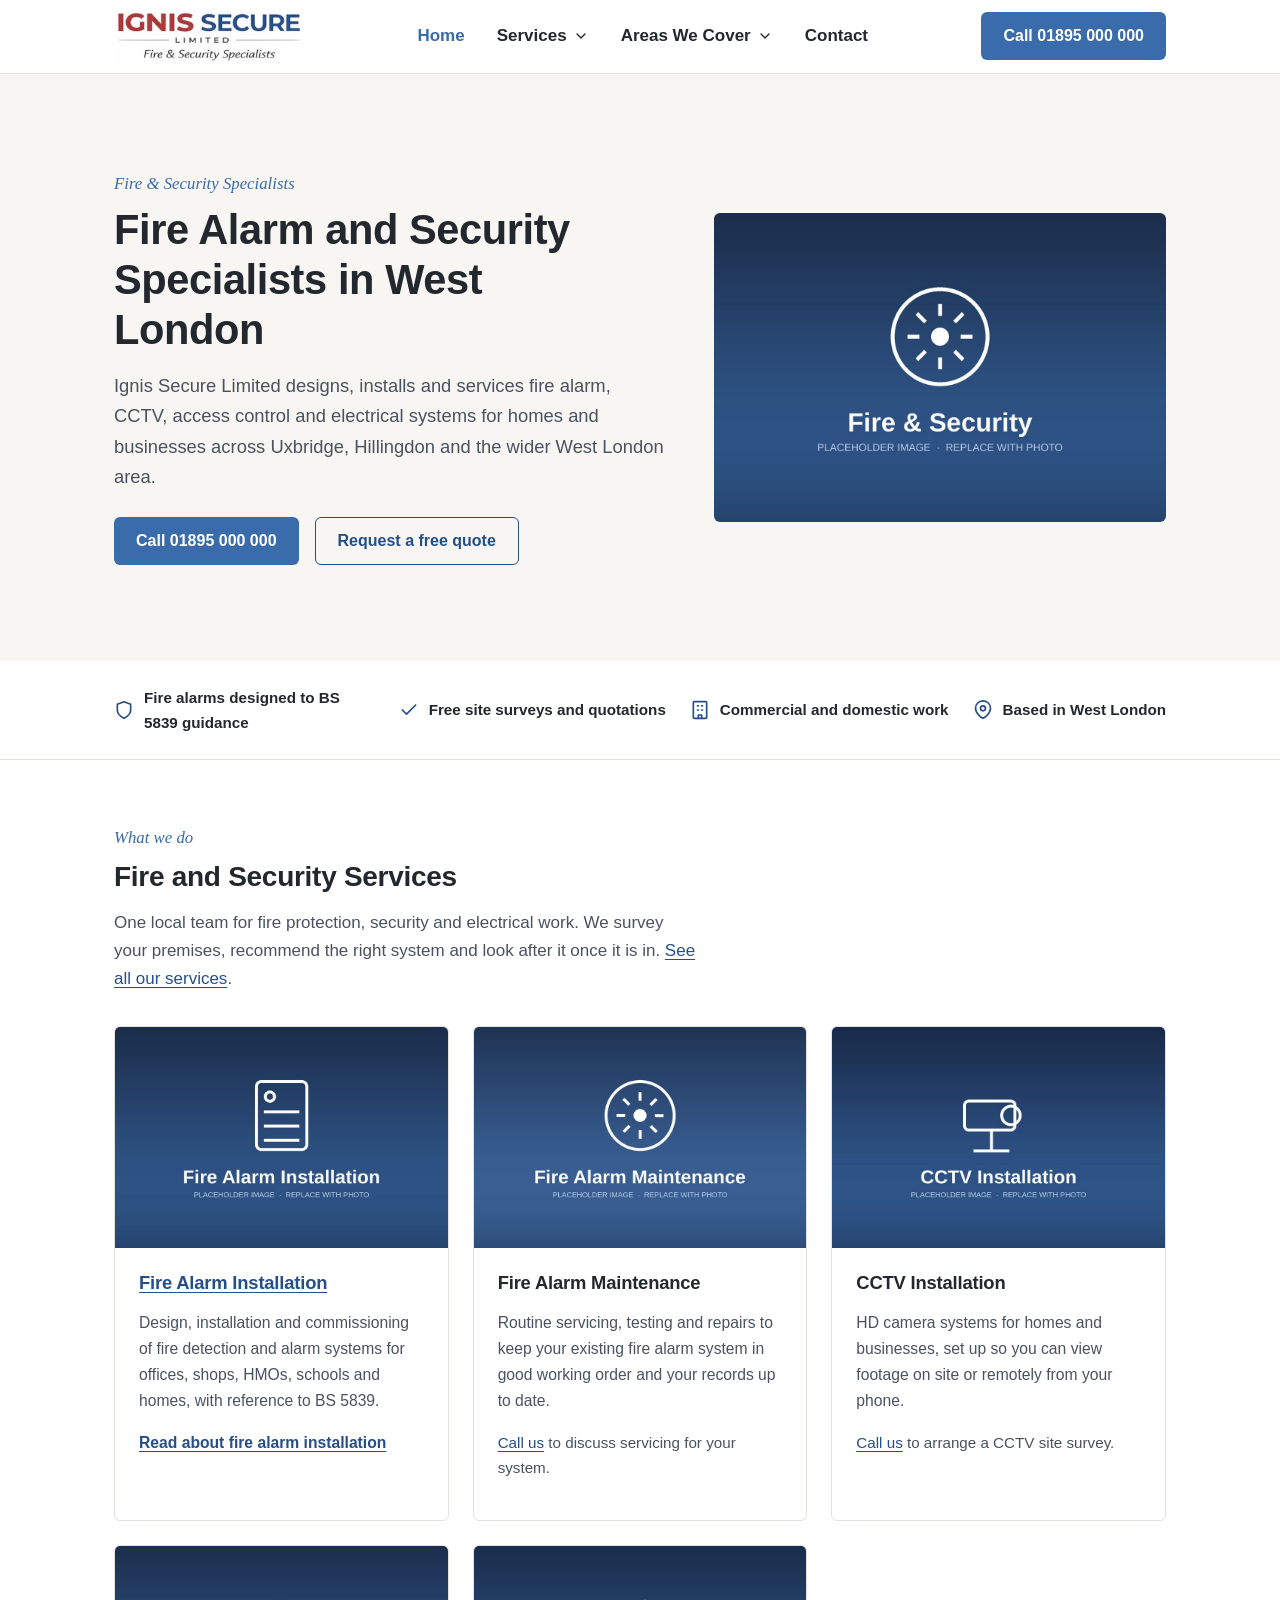
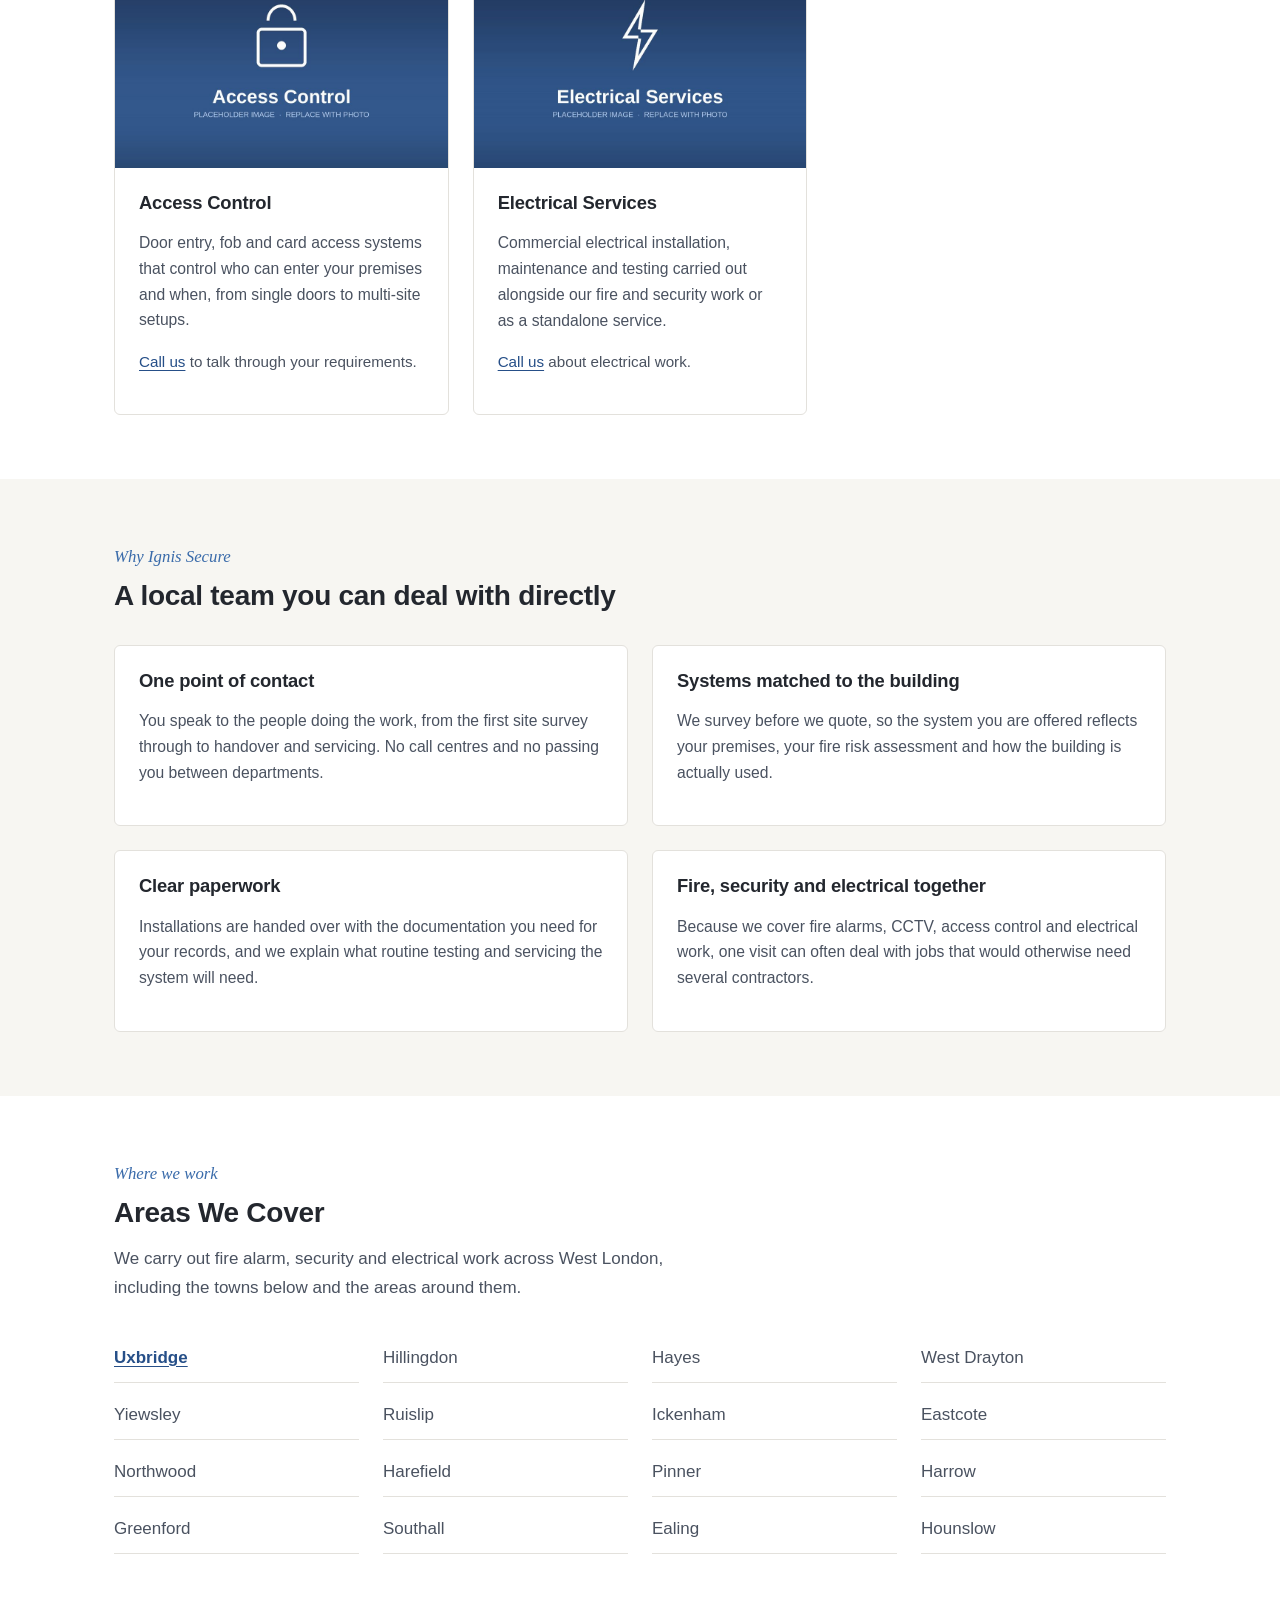
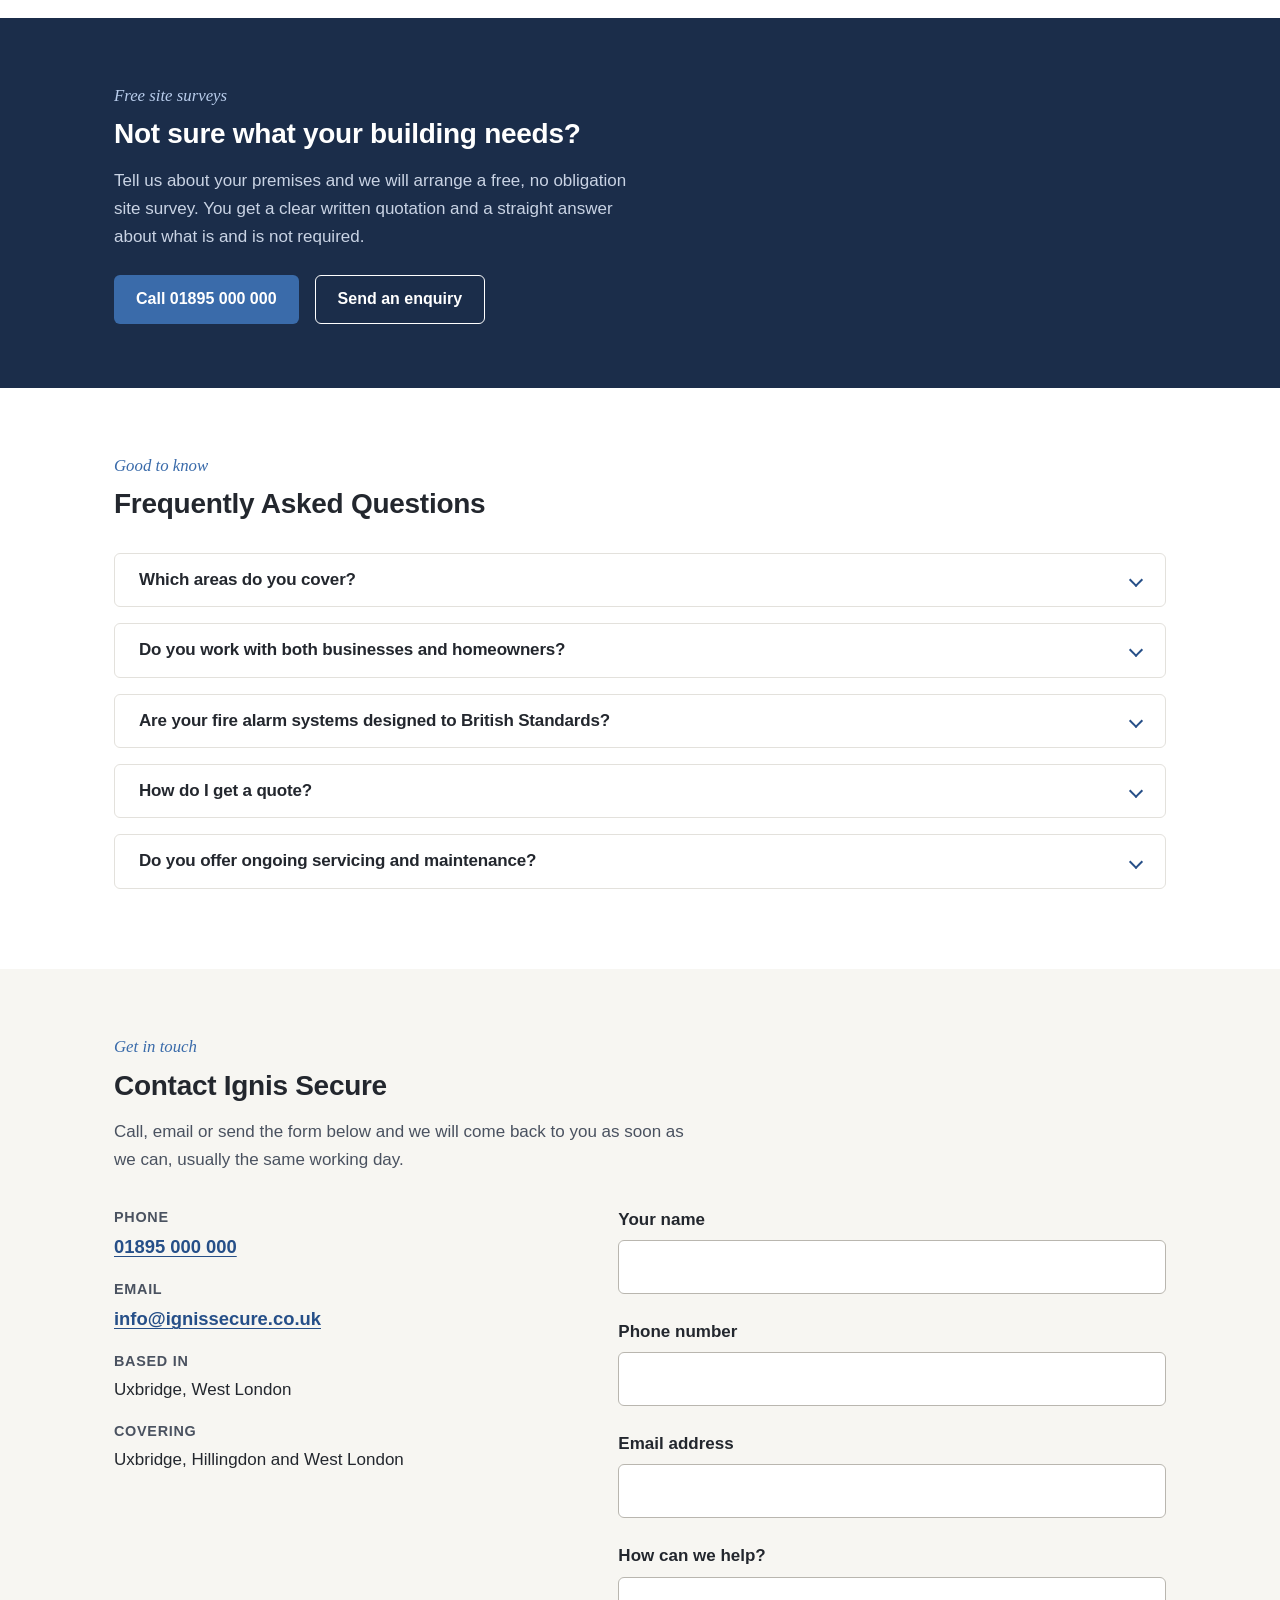
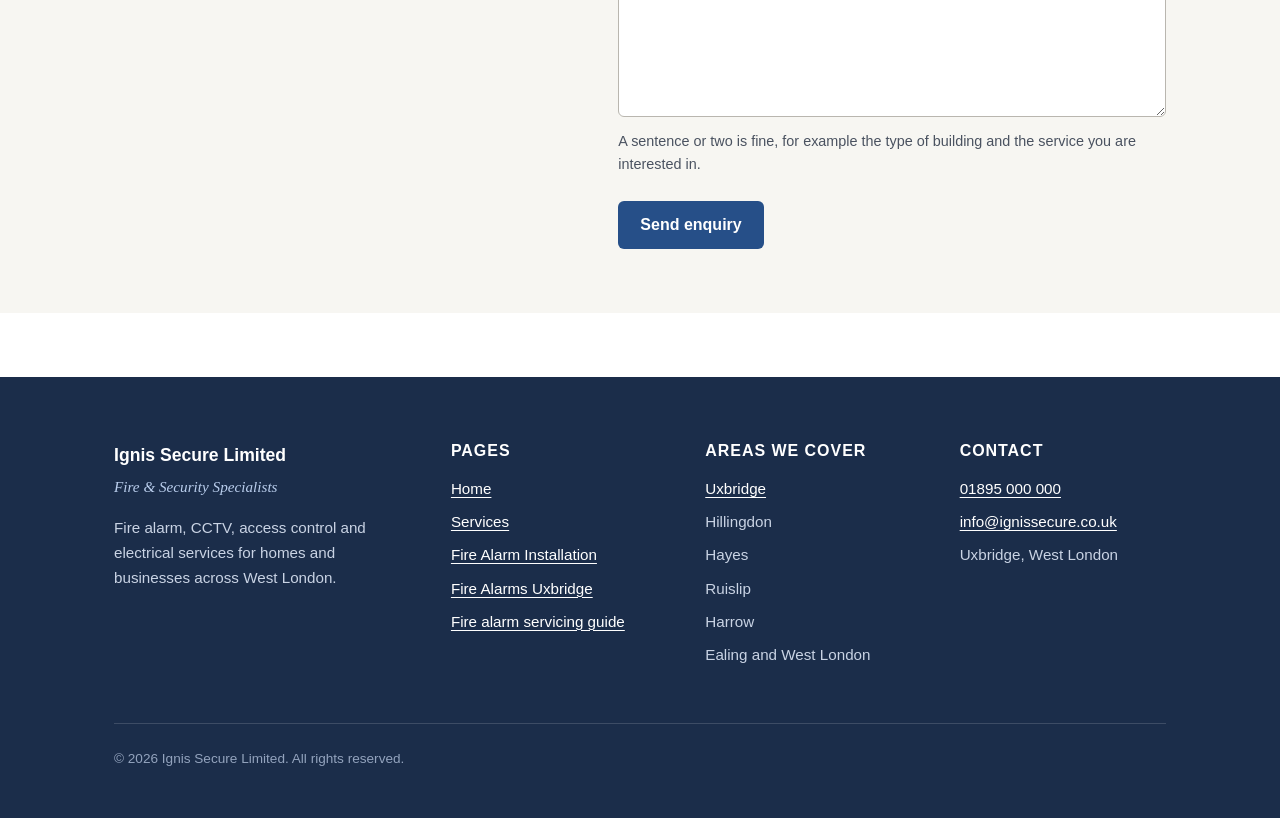
==== index.html @ fbd1d2e8 "Fix dropdown menus: scope submenu CSS and make click-only - Submenus were overridden by higher-speci" ====
<!DOCTYPE html>
<html lang="en-GB">
<head>
  <meta charset="UTF-8">
  <meta name="viewport" content="width=device-width, initial-scale=1">
  <title>Fire Alarm &amp; Security Specialists West London | Ignis Secure</title>
  <meta name="description" content="Trusted fire alarm, CCTV &amp; access control installers across West London. BS 5839 compliant. Free site surveys. Call today.">
  <link rel="canonical" href="https://www.ignissecure.co.uk/">
  <link rel="icon" href="/assets/img/favicon.svg" type="image/svg+xml">
  <link rel="stylesheet" href="/assets/css/style.css?v=2">
  <meta property="og:type" content="website">
  <meta property="og:title" content="Fire Alarm &amp; Security Specialists West London | Ignis Secure">
  <meta property="og:description" content="Fire alarm, CCTV and access control installation and servicing for homes and businesses across Uxbridge and West London.">
  <meta property="og:url" content="https://www.ignissecure.co.uk/">
  <meta property="og:image" content="https://www.ignissecure.co.uk/assets/img/ignis-secure-logo.png">
  <script type="application/ld+json">
  {
    "@context": "https://schema.org",
    "@type": "LocalBusiness",
    "@id": "https://www.ignissecure.co.uk/#business",
    "name": "Ignis Secure Limited",
    "description": "Fire alarm, CCTV, access control and electrical specialists serving Uxbridge, Hillingdon and West London.",
    "url": "https://www.ignissecure.co.uk/",
    "telephone": "+441895000000",
    "email": "info@ignissecure.co.uk",
    "image": "https://www.ignissecure.co.uk/assets/img/ignis-secure-logo.png",
    "logo": "https://www.ignissecure.co.uk/assets/img/ignis-secure-logo.png",
    "address": {
      "@type": "PostalAddress",
      "addressLocality": "Uxbridge",
      "addressRegion": "Greater London",
      "addressCountry": "GB"
    },
    "areaServed": ["Uxbridge", "Hillingdon", "Hayes", "West Drayton", "Ruislip", "Northwood", "Harrow", "Ealing", "Southall", "Hounslow", "West London"]
  }
  </script>
  <script type="application/ld+json">
  {
    "@context": "https://schema.org",
    "@type": "FAQPage",
    "mainEntity": [
      {
        "@type": "Question",
        "name": "Which areas do you cover?",
        "acceptedAnswer": {
          "@type": "Answer",
          "text": "We are based in West London and carry out fire alarm, CCTV, access control and electrical work across Uxbridge, Hillingdon, Hayes, Ruislip, Harrow, Ealing and the surrounding areas. If you are nearby but not sure whether we cover you, give us a call and we will let you know."
        }
      },
      {
        "@type": "Question",
        "name": "Do you work with both businesses and homeowners?",
        "acceptedAnswer": {
          "@type": "Answer",
          "text": "Yes. We work with commercial clients such as offices, shops, schools, landlords and managing agents, as well as homeowners and residential landlords. Every system is designed around the building and how it is used."
        }
      },
      {
        "@type": "Question",
        "name": "Are your fire alarm systems designed to British Standards?",
        "acceptedAnswer": {
          "@type": "Answer",
          "text": "Our fire alarm systems are designed, installed and commissioned with reference to BS 5839, the British Standard covering fire detection and alarm systems for buildings. We talk you through the recommended category of system for your premises before any work begins."
        }
      },
      {
        "@type": "Question",
        "name": "How do I get a quote?",
        "acceptedAnswer": {
          "@type": "Answer",
          "text": "Call us or send the enquiry form on this page. For most projects we arrange a free site survey first, so the quotation reflects your actual building rather than a guess. There is no obligation attached to a survey or a quote."
        }
      },
      {
        "@type": "Question",
        "name": "Do you offer ongoing servicing and maintenance?",
        "acceptedAnswer": {
          "@type": "Answer",
          "text": "Yes. As well as new installations we look after existing fire alarm systems with routine servicing, testing and repairs. Ask us about a maintenance arrangement that suits your premises when you get in touch."
        }
      }
    ]
  }
  </script>
</head>
<body>
  <a class="skip-link" href="#main">Skip to main content</a>

  <header class="site-header">
    <div class="container header-inner">
      <a class="logo-link" href="/" aria-label="Ignis Secure Limited home">
        <picture>
          <source srcset="/assets/img/ignis-secure-logo.webp" type="image/webp">
          <img src="/assets/img/ignis-secure-logo.png" alt="Ignis Secure Limited, Fire and Security Specialists" width="560" height="166">
        </picture>
      </a>
      <button class="nav-toggle" type="button" aria-expanded="false" aria-controls="site-nav">
        <svg viewBox="0 0 24 24" fill="none" stroke="currentColor" stroke-width="2" stroke-linecap="round" aria-hidden="true"><line x1="3" y1="6" x2="21" y2="6"/><line x1="3" y1="12" x2="21" y2="12"/><line x1="3" y1="18" x2="21" y2="18"/></svg>
        <span>Menu</span>
      </button>
      <nav id="site-nav" class="site-nav" aria-label="Main navigation">
        <ul class="nav-menu">
          <li><a href="/" aria-current="page">Home</a></li>
          <li class="has-submenu">
            <button type="button" class="submenu-toggle" aria-expanded="false" aria-controls="submenu-services">
              Services
              <svg viewBox="0 0 24 24" fill="none" stroke="currentColor" stroke-width="2" stroke-linecap="round" stroke-linejoin="round" aria-hidden="true"><polyline points="6 9 12 15 18 9"/></svg>
            </button>
            <ul id="submenu-services" class="submenu">
              <li><a href="/services/">All Services</a></li>
              <li><a href="/fire-alarm-installation/">Fire Alarm Installation</a></li>
            </ul>
          </li>
          <li class="has-submenu">
            <button type="button" class="submenu-toggle" aria-expanded="false" aria-controls="submenu-areas">
              Areas We Cover
              <svg viewBox="0 0 24 24" fill="none" stroke="currentColor" stroke-width="2" stroke-linecap="round" stroke-linejoin="round" aria-hidden="true"><polyline points="6 9 12 15 18 9"/></svg>
            </button>
            <ul id="submenu-areas" class="submenu">
              <li><a href="/#areas">All Areas</a></li>
              <li><a href="/fire-alarm-installation-uxbridge/">Uxbridge</a></li>
            </ul>
          </li>
          <li><a href="/#contact">Contact</a></li>
        </ul>
      </nav>
      <a class="btn btn-primary header-cta" href="tel:+441895000000">Call 01895 000 000</a>
    </div>
  </header>

  <main id="main">

    <section class="hero">
      <div class="container hero-grid">
        <div class="hero-copy">
          <span class="kicker">Fire &amp; Security Specialists</span>
          <h1>Fire Alarm and Security Specialists in West London</h1>
          <p class="lead">Ignis Secure Limited designs, installs and services fire alarm, CCTV, access control and electrical systems for homes and businesses across Uxbridge, Hillingdon and the wider West London area.</p>
          <div class="hero-actions">
            <a class="btn btn-primary" href="tel:+441895000000">Call 01895 000 000</a>
            <a class="btn btn-quiet" href="#contact">Request a free quote</a>
          </div>
        </div>
        <div class="hero-media">
          <img src="/assets/img/hero-fire-security.jpg" alt="Fire and security systems installed by Ignis Secure across West London" width="1200" height="820">
        </div>
      </div>
    </section>

    <div class="trust-bar">
      <div class="container">
        <ul>
          <li>
            <svg viewBox="0 0 24 24" fill="none" stroke="currentColor" stroke-width="2" stroke-linecap="round" stroke-linejoin="round" aria-hidden="true"><path d="M12 22s8-4 8-10V5l-8-3-8 3v7c0 6 8 10 8 10z"/></svg>
            Fire alarms designed to BS 5839 guidance
          </li>
          <li>
            <svg viewBox="0 0 24 24" fill="none" stroke="currentColor" stroke-width="2" stroke-linecap="round" stroke-linejoin="round" aria-hidden="true"><path d="M20 6L9 17l-5-5"/></svg>
            Free site surveys and quotations
          </li>
          <li>
            <svg viewBox="0 0 24 24" fill="none" stroke="currentColor" stroke-width="2" stroke-linecap="round" stroke-linejoin="round" aria-hidden="true"><rect x="4" y="2" width="16" height="20" rx="1"/><line x1="9" y1="7" x2="10" y2="7"/><line x1="14" y1="7" x2="15" y2="7"/><line x1="9" y1="12" x2="10" y2="12"/><line x1="14" y1="12" x2="15" y2="12"/><path d="M10 22v-4h4v4"/></svg>
            Commercial and domestic work
          </li>
          <li>
            <svg viewBox="0 0 24 24" fill="none" stroke="currentColor" stroke-width="2" stroke-linecap="round" stroke-linejoin="round" aria-hidden="true"><path d="M21 10c0 7-9 12-9 12S3 17 3 10a9 9 0 1 1 18 0z"/><circle cx="12" cy="10" r="3"/></svg>
            Based in West London
          </li>
        </ul>
      </div>
    </div>

    <section class="section" aria-labelledby="services-heading">
      <div class="container">
        <span class="kicker">What we do</span>
        <h2 id="services-heading" style="margin-top:0;">Fire and Security Services</h2>
        <p class="section-intro">One local team for fire protection, security and electrical work. We survey your premises, recommend the right system and look after it once it is in. <a href="/services/">See all our services</a>.</p>
        <div class="card-grid card-grid-3">
          <div class="card">
            <div class="card-media"><img src="/assets/img/fire-alarm-installation.jpg" alt="Fire alarm control panel installation" width="900" height="600" loading="lazy"></div>
            <h3><a class="card-link" href="/fire-alarm-installation/">Fire Alarm Installation</a></h3>
            <p>Design, installation and commissioning of fire detection and alarm systems for offices, shops, HMOs, schools and homes, with reference to BS 5839.</p>
            <p><a class="card-link" href="/fire-alarm-installation/">Read about fire alarm installation</a></p>
          </div>
          <div class="card">
            <div class="card-media"><img src="/assets/img/fire-alarm-maintenance.jpg" alt="Fire alarm maintenance and testing" width="900" height="600" loading="lazy"></div>
            <h3>Fire Alarm Maintenance</h3>
            <p>Routine servicing, testing and repairs to keep your existing fire alarm system in good working order and your records up to date.</p>
            <p class="card-note"><a href="tel:+441895000000">Call us</a> to discuss servicing for your system.</p>
          </div>
          <div class="card">
            <div class="card-media"><img src="/assets/img/cctv-installation.jpg" alt="CCTV camera installation" width="900" height="600" loading="lazy"></div>
            <h3>CCTV Installation</h3>
            <p>HD camera systems for homes and businesses, set up so you can view footage on site or remotely from your phone.</p>
            <p class="card-note"><a href="tel:+441895000000">Call us</a> to arrange a CCTV site survey.</p>
          </div>
          <div class="card">
            <div class="card-media"><img src="/assets/img/access-control.jpg" alt="Access control and door entry system" width="900" height="600" loading="lazy"></div>
            <h3>Access Control</h3>
            <p>Door entry, fob and card access systems that control who can enter your premises and when, from single doors to multi-site setups.</p>
            <p class="card-note"><a href="tel:+441895000000">Call us</a> to talk through your requirements.</p>
          </div>
          <div class="card">
            <div class="card-media"><img src="/assets/img/electrical-services.jpg" alt="Commercial electrical services" width="900" height="600" loading="lazy"></div>
            <h3>Electrical Services</h3>
            <p>Commercial electrical installation, maintenance and testing carried out alongside our fire and security work or as a standalone service.</p>
            <p class="card-note"><a href="tel:+441895000000">Call us</a> about electrical work.</p>
          </div>
        </div>
      </div>
    </section>

    <section class="section section-wash" aria-labelledby="why-heading">
      <div class="container">
        <span class="kicker">Why Ignis Secure</span>
        <h2 id="why-heading" style="margin-top:0;">A local team you can deal with directly</h2>
        <div class="card-grid">
          <div class="card">
            <h3>One point of contact</h3>
            <p>You speak to the people doing the work, from the first site survey through to handover and servicing. No call centres and no passing you between departments.</p>
          </div>
          <div class="card">
            <h3>Systems matched to the building</h3>
            <p>We survey before we quote, so the system you are offered reflects your premises, your fire risk assessment and how the building is actually used.</p>
          </div>
          <div class="card">
            <h3>Clear paperwork</h3>
            <p>Installations are handed over with the documentation you need for your records, and we explain what routine testing and servicing the system will need.</p>
          </div>
          <div class="card">
            <h3>Fire, security and electrical together</h3>
            <p>Because we cover fire alarms, CCTV, access control and electrical work, one visit can often deal with jobs that would otherwise need several contractors.</p>
          </div>
        </div>
      </div>
    </section>

    <section id="areas" class="section" aria-labelledby="areas-heading">
      <div class="container">
        <span class="kicker">Where we work</span>
        <h2 id="areas-heading" style="margin-top:0;">Areas We Cover</h2>
        <p class="section-intro">We carry out fire alarm, security and electrical work across West London, including the towns below and the areas around them.</p>
        <ul class="areas-grid">
          <li><a href="/fire-alarm-installation-uxbridge/">Uxbridge</a></li>
          <li>Hillingdon</li>
          <li>Hayes</li>
          <li>West Drayton</li>
          <li>Yiewsley</li>
          <li>Ruislip</li>
          <li>Ickenham</li>
          <li>Eastcote</li>
          <li>Northwood</li>
          <li>Harefield</li>
          <li>Pinner</li>
          <li>Harrow</li>
          <li>Greenford</li>
          <li>Southall</li>
          <li>Ealing</li>
          <li>Hounslow</li>
        </ul>
      </div>
    </section>

    <section class="cta-band">
      <div class="container">
        <span class="kicker">Free site surveys</span>
        <h2>Not sure what your building needs?</h2>
        <p>Tell us about your premises and we will arrange a free, no obligation site survey. You get a clear written quotation and a straight answer about what is and is not required.</p>
        <div class="hero-actions">
          <a class="btn btn-primary" href="tel:+441895000000">Call 01895 000 000</a>
          <a class="btn btn-quiet" href="#contact" style="color:#fff;border-color:#fff;">Send an enquiry</a>
        </div>
      </div>
    </section>

    <section class="section" aria-labelledby="faq-heading">
      <div class="container">
        <span class="kicker">Good to know</span>
        <h2 id="faq-heading" style="margin-top:0;">Frequently Asked Questions</h2>
        <div class="faq-list">
          <details>
            <summary><h3 style="margin:0;font-size:inherit;">Which areas do you cover?</h3></summary>
            <div class="faq-answer">
              <p>We are based in West London and carry out fire alarm, CCTV, access control and electrical work across Uxbridge, Hillingdon, Hayes, Ruislip, Harrow, Ealing and the surrounding areas. If you are nearby but not sure whether we cover you, give us a call and we will let you know.</p>
            </div>
          </details>
          <details>
            <summary><h3 style="margin:0;font-size:inherit;">Do you work with both businesses and homeowners?</h3></summary>
            <div class="faq-answer">
              <p>Yes. We work with commercial clients such as offices, shops, schools, landlords and managing agents, as well as homeowners and residential landlords. Every system is designed around the building and how it is used.</p>
            </div>
          </details>
          <details>
            <summary><h3 style="margin:0;font-size:inherit;">Are your fire alarm systems designed to British Standards?</h3></summary>
            <div class="faq-answer">
              <p>Our fire alarm systems are designed, installed and commissioned with reference to BS 5839, the British Standard covering fire detection and alarm systems for buildings. We talk you through the recommended category of system for your premises before any work begins.</p>
            </div>
          </details>
          <details>
            <summary><h3 style="margin:0;font-size:inherit;">How do I get a quote?</h3></summary>
            <div class="faq-answer">
              <p>Call us or send the enquiry form on this page. For most projects we arrange a free site survey first, so the quotation reflects your actual building rather than a guess. There is no obligation attached to a survey or a quote.</p>
            </div>
          </details>
          <details>
            <summary><h3 style="margin:0;font-size:inherit;">Do you offer ongoing servicing and maintenance?</h3></summary>
            <div class="faq-answer">
              <p>Yes. As well as new installations we look after existing fire alarm systems with routine servicing, testing and repairs. Ask us about a maintenance arrangement that suits your premises when you get in touch. You can also read our guide on <a href="/blog/how-often-should-a-fire-alarm-be-serviced/">how often a fire alarm should be serviced</a>.</p>
            </div>
          </details>
        </div>
      </div>
    </section>

    <section id="contact" class="section section-wash" aria-labelledby="contact-heading">
      <div class="container">
        <span class="kicker">Get in touch</span>
        <h2 id="contact-heading" style="margin-top:0;">Contact Ignis Secure</h2>
        <p class="section-intro">Call, email or send the form below and we will come back to you as soon as we can, usually the same working day.</p>
        <div class="contact-grid">
          <div class="contact-details">
            <p>
              <strong>Phone</strong>
              <a href="tel:+441895000000">01895 000 000</a>
            </p>
            <p>
              <strong>Email</strong>
              <a href="mailto:info@ignissecure.co.uk">info@ignissecure.co.uk</a>
            </p>
            <p>
              <strong>Based in</strong>
              Uxbridge, West London
            </p>
            <p>
              <strong>Covering</strong>
              Uxbridge, Hillingdon and West London
            </p>
          </div>
          <form name="enquiry" method="POST" data-netlify="true" netlify-honeypot="bot-field" action="/?enquiry=sent">
            <p hidden aria-hidden="true">
              <label>Do not fill this in if you are human: <input name="bot-field"></label>
            </p>
            <div class="form-field">
              <label for="field-name">Your name</label>
              <input id="field-name" name="name" type="text" autocomplete="name" required>
            </div>
            <div class="form-field">
              <label for="field-phone">Phone number</label>
              <input id="field-phone" name="phone" type="tel" autocomplete="tel" required>
            </div>
            <div class="form-field">
              <label for="field-email">Email address</label>
              <input id="field-email" name="email" type="email" autocomplete="email" required>
            </div>
            <div class="form-field">
              <label for="field-message">How can we help?</label>
              <textarea id="field-message" name="message" required></textarea>
              <p class="form-hint">A sentence or two is fine, for example the type of building and the service you are interested in.</p>
            </div>
            <button class="btn btn-secondary" type="submit">Send enquiry</button>
          </form>
        </div>
      </div>
    </section>

  </main>

  <footer class="site-footer">
    <div class="container">
      <div class="footer-grid">
        <div class="footer-brand">
          <p style="color:#fff;font-weight:700;font-size:1.1rem;margin-bottom:4px;">Ignis Secure Limited</p>
          <p class="footer-tagline">Fire &amp; Security Specialists</p>
          <p>Fire alarm, CCTV, access control and electrical services for homes and businesses across West London.</p>
        </div>
        <div>
          <h2>Pages</h2>
          <ul>
            <li><a href="/">Home</a></li>
            <li><a href="/services/">Services</a></li>
            <li><a href="/fire-alarm-installation/">Fire Alarm Installation</a></li>
            <li><a href="/fire-alarm-installation-uxbridge/">Fire Alarms Uxbridge</a></li>
            <li><a href="/blog/how-often-should-a-fire-alarm-be-serviced/">Fire alarm servicing guide</a></li>
          </ul>
        </div>
        <div>
          <h2>Areas we cover</h2>
          <ul>
            <li><a href="/fire-alarm-installation-uxbridge/">Uxbridge</a></li>
            <li>Hillingdon</li>
            <li>Hayes</li>
            <li>Ruislip</li>
            <li>Harrow</li>
            <li>Ealing and West London</li>
          </ul>
        </div>
        <div>
          <h2>Contact</h2>
          <ul>
            <li><a href="tel:+441895000000">01895 000 000</a></li>
            <li><a href="mailto:info@ignissecure.co.uk">info@ignissecure.co.uk</a></li>
            <li>Uxbridge, West London</li>
          </ul>
        </div>
      </div>
      <div class="footer-bottom">
        <p>&copy; 2026 Ignis Secure Limited. All rights reserved.</p>
      </div>
    </div>
  </footer>

  <script src="/assets/js/main.js?v=2" defer></script>
</body>
</html>
---- assets/css/style.css ----
/* ============================================================
   Ignis Secure Limited - site stylesheet
   Design tokens first, mobile first, 8px spacing rhythm.
   ============================================================ */

:root {
  /* Brand colours. Navy from the logo, with a soft blue accent. */
  --brand-red: #3A6BAA;       /* soft blue accent (legacy token name) */
  --brand-red-dark: #2F5E99;  /* accent hover */
  --brand-blue: #264F88;
  --brand-blue-dark: #1C3D6B;

  /* Neutrals */
  --ink: #23272E;
  --ink-soft: #4A5260;
  --line: #E3E1DC;
  --surface: #FFFFFF;
  --wash: #F7F6F2;
  --navy-deep: #1B2D4A;

  /* Type */
  --font-sans: -apple-system, BlinkMacSystemFont, "Segoe UI", Roboto,
               "Helvetica Neue", Arial, sans-serif;
  --font-serif: Georgia, "Times New Roman", serif;

  /* Spacing tiers (8px rhythm) */
  --space-1: 8px;
  --space-2: 16px;
  --space-3: 24px;
  --space-4: 32px;
  --space-6: 48px;
  --space-8: 64px;
  --space-12: 96px;

  --radius: 6px;
  --container: 1100px;
}

/* ---------- Reset and base ---------- */

*, *::before, *::after { box-sizing: border-box; }

html {
  -webkit-text-size-adjust: 100%;
  scroll-behavior: smooth;
}

@media (prefers-reduced-motion: reduce) {
  html { scroll-behavior: auto; }
  *, *::before, *::after {
    animation-duration: 0.01ms !important;
    transition-duration: 0.01ms !important;
  }
}

body {
  margin: 0;
  font-family: var(--font-sans);
  font-size: 17px;
  line-height: 1.65;
  color: var(--ink);
  background: var(--surface);
}

img { max-width: 100%; height: auto; display: block; }

h1, h2, h3 {
  line-height: 1.2;
  color: var(--ink);
  font-weight: 700;
  letter-spacing: -0.01em;
  margin: 0 0 var(--space-2);
}

h1 { font-size: 2rem; }
h2 { font-size: 1.5rem; margin-top: var(--space-6); }
h3 { font-size: 1.15rem; margin-top: var(--space-4); }

p, ul, ol { margin: 0 0 var(--space-2); }
ul, ol { padding-left: 1.4em; }

a { color: var(--brand-blue); text-decoration-thickness: 1px; text-underline-offset: 3px; }
a:hover { color: var(--brand-blue-dark); }

a:focus-visible,
button:focus-visible,
input:focus-visible,
textarea:focus-visible,
summary:focus-visible {
  outline: 3px solid var(--brand-blue);
  outline-offset: 2px;
  border-radius: 2px;
}

.container {
  max-width: var(--container);
  margin: 0 auto;
  padding-left: var(--space-3);
  padding-right: var(--space-3);
}

.skip-link {
  position: absolute;
  left: -9999px;
  top: 0;
  background: var(--brand-blue);
  color: #fff;
  padding: var(--space-1) var(--space-2);
  z-index: 100;
}
.skip-link:focus { left: 0; }

/* Serif italic kicker, echoing the logo tagline */
.kicker {
  font-family: var(--font-serif);
  font-style: italic;
  font-size: 1.05rem;
  color: var(--brand-red);
  display: block;
  margin-bottom: var(--space-1);
}

/* ---------- Header ---------- */

.site-header {
  position: sticky;
  top: 0;
  z-index: 50;
  background: var(--surface);
  border-bottom: 1px solid var(--line);
}

.header-inner {
  display: flex;
  align-items: center;
  justify-content: space-between;
  gap: var(--space-2);
  min-height: 72px;
  padding-top: var(--space-1);
  padding-bottom: var(--space-1);
}

.logo-link { display: inline-flex; align-items: center; }
.logo-link img { width: 190px; height: auto; }

.nav-toggle {
  display: inline-flex;
  align-items: center;
  justify-content: center;
  min-width: 44px;
  min-height: 44px;
  background: none;
  border: 1px solid var(--line);
  border-radius: var(--radius);
  cursor: pointer;
  color: var(--ink);
}
.nav-toggle svg { width: 22px; height: 22px; }

.site-nav { display: none; }
.site-nav.open {
  display: block;
  position: absolute;
  top: 100%;
  left: 0;
  right: 0;
  background: var(--surface);
  border-bottom: 1px solid var(--line);
  padding: var(--space-2) var(--space-3) var(--space-3);
}

.site-nav ul {
  list-style: none;
  margin: 0;
  padding: 0;
  display: flex;
  flex-direction: column;
  gap: var(--space-1);
}

.site-nav a {
  display: block;
  padding: 10px 12px;
  text-decoration: none;
  color: var(--ink);
  font-weight: 600;
  border-radius: var(--radius);
}
.site-nav a:hover { background: var(--wash); color: var(--brand-blue-dark); }
.site-nav a[aria-current="page"] { color: var(--brand-red); }

.header-cta { display: none; }

@media (min-width: 880px) {
  .nav-toggle { display: none; }
  .site-nav { display: block; position: static; }
  .site-nav ul { flex-direction: row; align-items: center; gap: var(--space-1); }
  .header-cta {
    display: inline-flex;
  }
}

/* ---------- Dropdown submenus ---------- */

.submenu-toggle {
  display: flex;
  align-items: center;
  justify-content: space-between;
  gap: 6px;
  width: 100%;
  min-height: 44px;
  padding: 10px 12px;
  background: none;
  border: none;
  border-radius: var(--radius);
  font: inherit;
  font-weight: 600;
  color: var(--ink);
  cursor: pointer;
}
.submenu-toggle:hover { background: var(--wash); color: var(--brand-blue-dark); }
.submenu-toggle.current { color: var(--brand-red); }
.submenu-toggle svg {
  width: 16px;
  height: 16px;
  flex: none;
  transition: transform 150ms ease-out;
}
.submenu-toggle[aria-expanded="true"] svg { transform: rotate(180deg); }

.site-nav .submenu {
  list-style: none;
  margin: 0;
  padding: 0 0 var(--space-1) 12px;
  display: none;
}
.site-nav .submenu-toggle[aria-expanded="true"] + .submenu { display: block; }
.submenu a[aria-current="page"] { color: var(--brand-red); }

@media (min-width: 880px) {
  .has-submenu { position: relative; }
  .submenu-toggle { width: auto; justify-content: flex-start; }
  .site-nav .submenu {
    position: absolute;
    top: 100%;
    left: 0;
    min-width: 230px;
    padding: 6px;
    background: var(--surface);
    border: 1px solid var(--line);
    border-radius: var(--radius);
    box-shadow: 0 10px 30px rgba(27, 45, 74, 0.14);
    z-index: 60;
  }
  .site-nav .submenu-toggle[aria-expanded="true"] + .submenu { display: block; }
  .submenu a { white-space: nowrap; }
}

/* ---------- Buttons ---------- */

.btn {
  display: inline-flex;
  align-items: center;
  justify-content: center;
  gap: 8px;
  min-height: 48px;
  padding: 10px 22px;
  border-radius: var(--radius);
  font-weight: 600;
  font-size: 1rem;
  text-decoration: none;
  border: none;
  cursor: pointer;
  transition: background-color 150ms ease-out;
}

.btn-primary { background: var(--brand-red); color: #fff; }
.btn-primary:hover { background: var(--brand-red-dark); color: #fff; }

.btn-secondary { background: var(--brand-blue); color: #fff; }
.btn-secondary:hover { background: var(--brand-blue-dark); color: #fff; }

.btn-quiet {
  background: transparent;
  color: var(--brand-blue);
  border: 1px solid var(--brand-blue);
}
.btn-quiet:hover { background: var(--wash); color: var(--brand-blue-dark); }

/* ---------- Hero ---------- */

.hero {
  background: var(--wash);
  padding: var(--space-8) 0;
}

.hero h1 { font-size: 2.1rem; max-width: 22ch; }

.hero .lead {
  font-size: 1.15rem;
  color: var(--ink-soft);
  max-width: 56ch;
}

.hero-actions {
  display: flex;
  flex-wrap: wrap;
  gap: var(--space-2);
  margin-top: var(--space-3);
}

@media (min-width: 768px) {
  h1, .hero h1 { font-size: 2.6rem; }
  h2 { font-size: 1.75rem; }
  .hero { padding: var(--space-12) 0; }
}

/* ---------- Trust bar ---------- */

.trust-bar {
  border-bottom: 1px solid var(--line);
  background: var(--surface);
}

.trust-bar ul {
  list-style: none;
  margin: 0;
  padding: var(--space-3) 0;
  display: grid;
  grid-template-columns: 1fr 1fr;
  gap: var(--space-2) var(--space-3);
}

.trust-bar li {
  font-weight: 600;
  font-size: 0.95rem;
  display: flex;
  align-items: center;
  gap: 10px;
}

.trust-bar svg { width: 20px; height: 20px; flex: none; color: var(--brand-blue); }

@media (min-width: 768px) {
  .trust-bar ul { grid-template-columns: repeat(4, auto); justify-content: space-between; }
}

/* ---------- Sections ---------- */

.section { padding: var(--space-8) 0; }
.section-wash { background: var(--wash); }

.section-intro { max-width: 62ch; color: var(--ink-soft); }

/* Service cards */
.card-grid {
  display: grid;
  gap: var(--space-3);
  margin-top: var(--space-4);
}

@media (min-width: 640px) { .card-grid { grid-template-columns: 1fr 1fr; } }
@media (min-width: 1024px) { .card-grid-3 { grid-template-columns: repeat(3, 1fr); } }

.card {
  background: var(--surface);
  border: 1px solid var(--line);
  border-radius: var(--radius);
  padding: var(--space-3);
}

.card h3 { margin-top: 0; }
.card p { color: var(--ink-soft); font-size: 0.98rem; }
.card .card-link { font-weight: 600; }
.card .card-note {
  font-size: 0.95rem;
}

/* Areas grid: plain text towns, only live pages are links */
.areas-grid {
  list-style: none;
  margin: var(--space-4) 0 0;
  padding: 0;
  display: grid;
  grid-template-columns: repeat(2, 1fr);
  gap: var(--space-1) var(--space-3);
}

@media (min-width: 640px) { .areas-grid { grid-template-columns: repeat(3, 1fr); } }
@media (min-width: 1024px) { .areas-grid { grid-template-columns: repeat(4, 1fr); } }

.areas-grid li {
  padding: 10px 0;
  border-bottom: 1px solid var(--line);
  color: var(--ink-soft);
}

.areas-grid a { font-weight: 600; }

/* FAQs */
.faq-list { margin-top: var(--space-4); }

.faq-list details {
  border: 1px solid var(--line);
  border-radius: var(--radius);
  background: var(--surface);
  margin-bottom: var(--space-2);
}

.faq-list summary {
  cursor: pointer;
  padding: var(--space-2) var(--space-3);
  font-weight: 600;
  list-style: none;
  display: flex;
  justify-content: space-between;
  align-items: center;
  gap: var(--space-2);
  min-height: 44px;
}

.faq-list summary::-webkit-details-marker { display: none; }

.faq-list summary::after {
  content: "";
  flex: none;
  width: 10px;
  height: 10px;
  border-right: 2px solid var(--brand-blue);
  border-bottom: 2px solid var(--brand-blue);
  transform: rotate(45deg);
  transition: transform 150ms ease-out;
}

.faq-list details[open] summary::after { transform: rotate(225deg); }

.faq-list .faq-answer { padding: 0 var(--space-3) var(--space-3); color: var(--ink-soft); }
.faq-list .faq-answer p:last-child { margin-bottom: 0; }

/* Steps / process */
.steps {
  list-style: none;
  counter-reset: step;
  margin: var(--space-4) 0 0;
  padding: 0;
  display: grid;
  gap: var(--space-3);
}

@media (min-width: 768px) { .steps { grid-template-columns: repeat(2, 1fr); } }

.steps li {
  counter-increment: step;
  background: var(--surface);
  border: 1px solid var(--line);
  border-radius: var(--radius);
  padding: var(--space-3);
}

.steps li::before {
  content: counter(step, decimal-leading-zero);
  font-family: var(--font-serif);
  font-size: 1.4rem;
  color: var(--brand-red);
  display: block;
  margin-bottom: var(--space-1);
}

.steps h3 { margin-top: 0; font-size: 1.05rem; }
.steps p { margin-bottom: 0; color: var(--ink-soft); font-size: 0.98rem; }

/* Checklist */
.check-list { list-style: none; padding: 0; }
.check-list li {
  position: relative;
  padding-left: 32px;
  margin-bottom: var(--space-1);
}
.check-list li::before {
  content: "";
  position: absolute;
  left: 0;
  top: 6px;
  width: 14px;
  height: 8px;
  border-left: 2.5px solid var(--brand-blue);
  border-bottom: 2.5px solid var(--brand-blue);
  transform: rotate(-45deg);
}

/* ---------- CTA band ---------- */

.cta-band {
  background: var(--navy-deep);
  color: #fff;
  padding: var(--space-8) 0;
}

.cta-band h2 { color: #fff; margin-top: 0; }
.cta-band p { color: #C9D3E4; max-width: 56ch; }
.cta-band .kicker { color: #B9CDEC; }

/* ---------- Contact ---------- */

.contact-grid {
  display: grid;
  gap: var(--space-6);
  margin-top: var(--space-4);
}

@media (min-width: 880px) { .contact-grid { grid-template-columns: 1fr 1.2fr; } }

.contact-details p { margin-bottom: var(--space-2); }
.contact-details strong { display: block; font-size: 0.9rem; text-transform: uppercase; letter-spacing: 0.05em; color: var(--ink-soft); margin-bottom: 2px; }
.contact-details a { font-size: 1.15rem; font-weight: 600; }

.form-field { margin-bottom: var(--space-3); }

.form-field label {
  display: block;
  font-weight: 600;
  margin-bottom: 6px;
}

.form-field input,
.form-field textarea {
  width: 100%;
  font: inherit;
  color: var(--ink);
  padding: 12px 14px;
  min-height: 48px;
  border: 1px solid #B9B6AF;
  border-radius: var(--radius);
  background: var(--surface);
}

.form-field textarea { min-height: 140px; resize: vertical; }

.form-hint { font-size: 0.9rem; color: var(--ink-soft); margin-top: 4px; }

/* ---------- Article / long-form pages ---------- */

.page-head {
  background: var(--wash);
  padding: var(--space-6) 0;
}

.page-head h1 { max-width: 26ch; }
.page-head .lead { font-size: 1.15rem; color: var(--ink-soft); max-width: 58ch; }

.prose { max-width: 72ch; }
.prose h2 { margin-top: var(--space-6); }
.prose h3 { margin-top: var(--space-4); }

.meta-line {
  font-size: 0.95rem;
  color: var(--ink-soft);
  margin-bottom: var(--space-2);
}

.toc {
  background: var(--wash);
  border: 1px solid var(--line);
  border-radius: var(--radius);
  padding: var(--space-3);
  margin: var(--space-4) 0;
}

.toc strong { display: block; margin-bottom: var(--space-1); }
.toc ol { margin: 0; padding-left: 1.3em; }
.toc li { margin-bottom: 4px; }

.note-box {
  background: var(--wash);
  border-left: 4px solid var(--brand-blue);
  border-radius: 0 var(--radius) var(--radius) 0;
  padding: var(--space-2) var(--space-3);
  margin: var(--space-3) 0;
  color: var(--ink-soft);
  font-size: 0.98rem;
}

table.spec-table {
  width: 100%;
  border-collapse: collapse;
  margin: var(--space-3) 0;
  font-size: 0.98rem;
}

.spec-table th, .spec-table td {
  text-align: left;
  padding: 12px 14px;
  border-bottom: 1px solid var(--line);
  vertical-align: top;
}

.spec-table th { background: var(--wash); }

.map-embed {
  margin-top: var(--space-4);
  border: 1px solid var(--line);
  border-radius: var(--radius);
  overflow: hidden;
}

.map-embed iframe { display: block; width: 100%; height: 360px; border: 0; }

/* ---------- Footer ---------- */

.site-footer {
  background: var(--navy-deep);
  color: #C9D3E4;
  padding: var(--space-8) 0 var(--space-4);
  margin-top: var(--space-8);
  font-size: 0.95rem;
}

.footer-grid {
  display: grid;
  gap: var(--space-6);
  padding-bottom: var(--space-6);
  border-bottom: 1px solid rgba(255, 255, 255, 0.15);
}

@media (min-width: 768px) {
  .footer-grid { grid-template-columns: 1.4fr 1fr 1fr 1fr; }
}

.site-footer h2 {
  color: #fff;
  font-size: 1rem;
  text-transform: uppercase;
  letter-spacing: 0.06em;
  margin: 0 0 var(--space-2);
}

.site-footer ul { list-style: none; margin: 0; padding: 0; }
.site-footer li { margin-bottom: var(--space-1); }

.site-footer a { color: #fff; }
.site-footer a:hover { color: #B9CDEC; }

.footer-brand .footer-tagline {
  font-family: var(--font-serif);
  font-style: italic;
  color: #B9CDEC;
}

.footer-bottom {
  padding-top: var(--space-3);
  font-size: 0.85rem;
  color: #93A3BD;
}

/* ---------- Images ---------- */

.hero-grid { display: grid; gap: var(--space-4); align-items: center; }

@media (min-width: 880px) {
  .hero-grid { grid-template-columns: 1.1fr 0.9fr; gap: var(--space-6); }
}

.hero-media img {
  width: 100%;
  border-radius: var(--radius);
}

.feature-img {
  margin: 0 0 var(--space-4);
  border-radius: var(--radius);
  overflow: hidden;
}
.feature-img img { width: 100%; display: block; }

.card { overflow: hidden; }

.card-media {
  margin: calc(-1 * var(--space-3)) calc(-1 * var(--space-3)) var(--space-3);
}
.card-media img {
  width: 100%;
  display: block;
  aspect-ratio: 3 / 2;
  object-fit: cover;
}
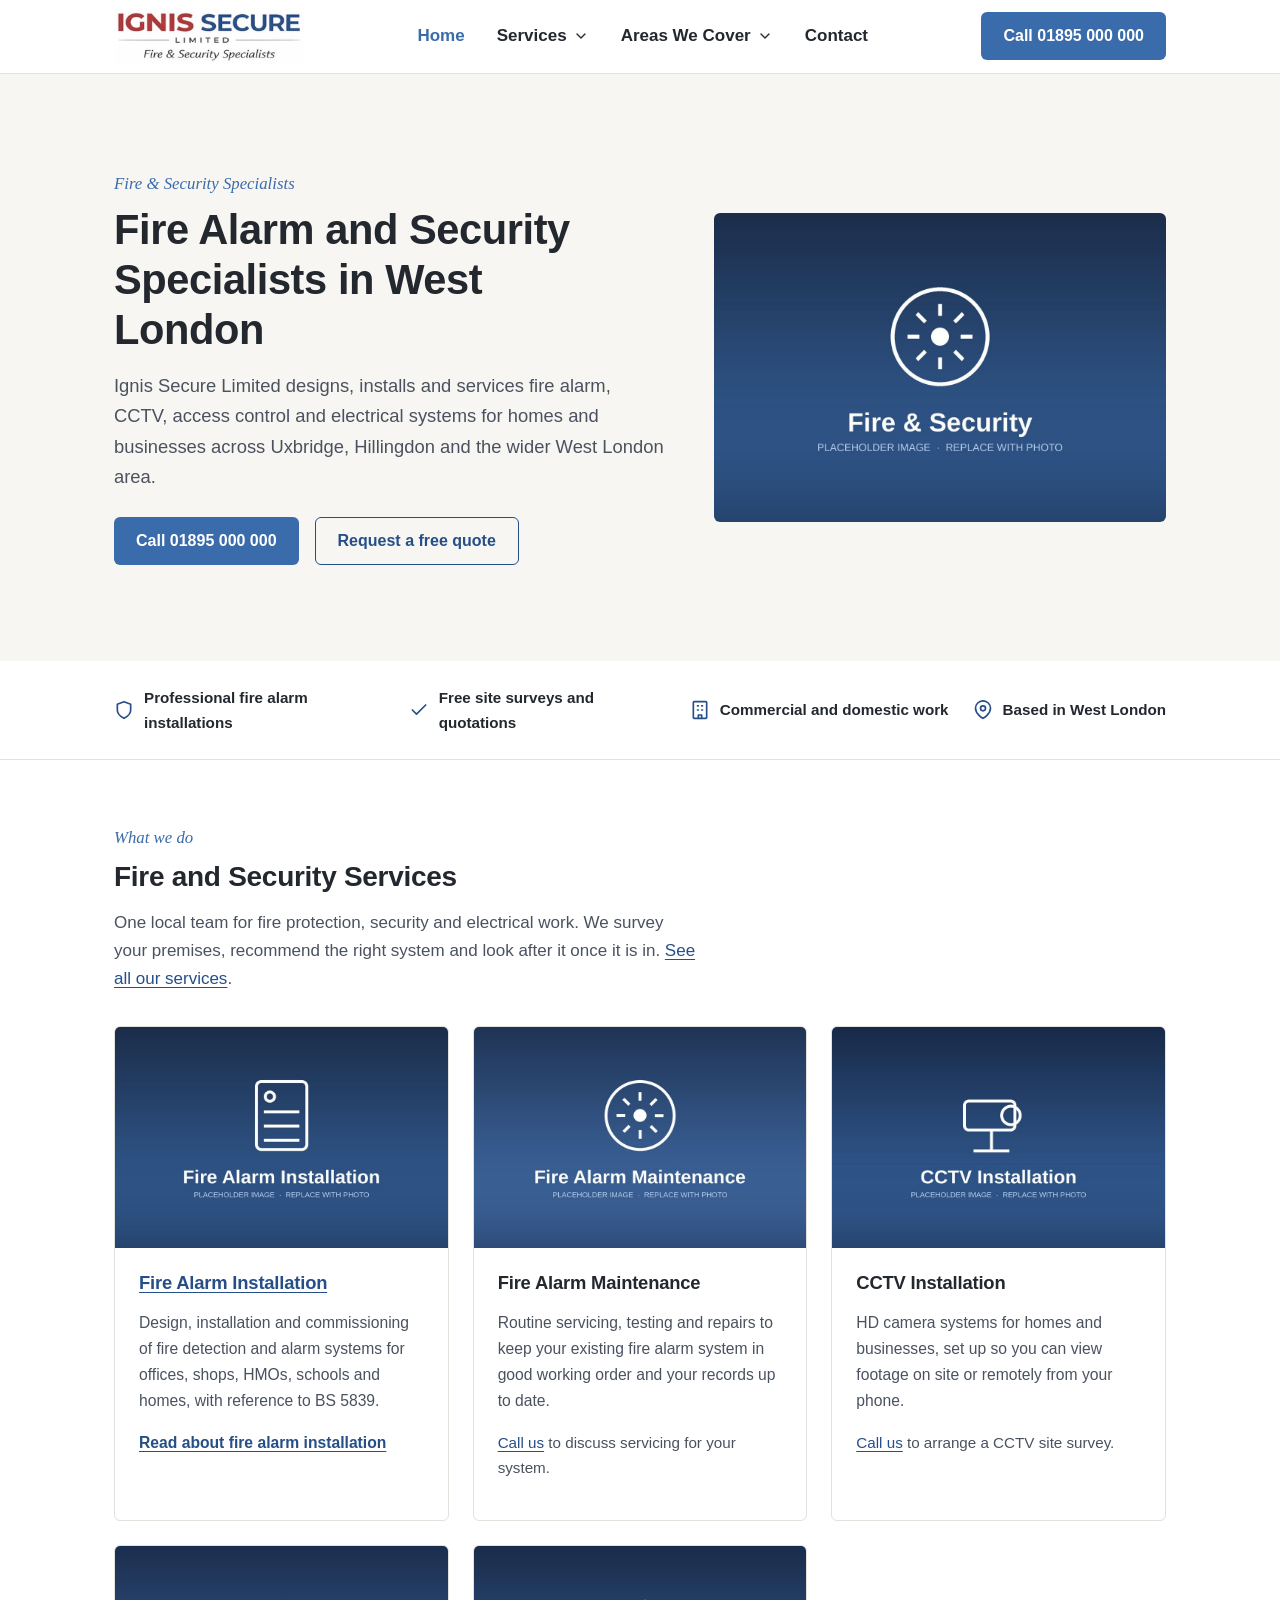
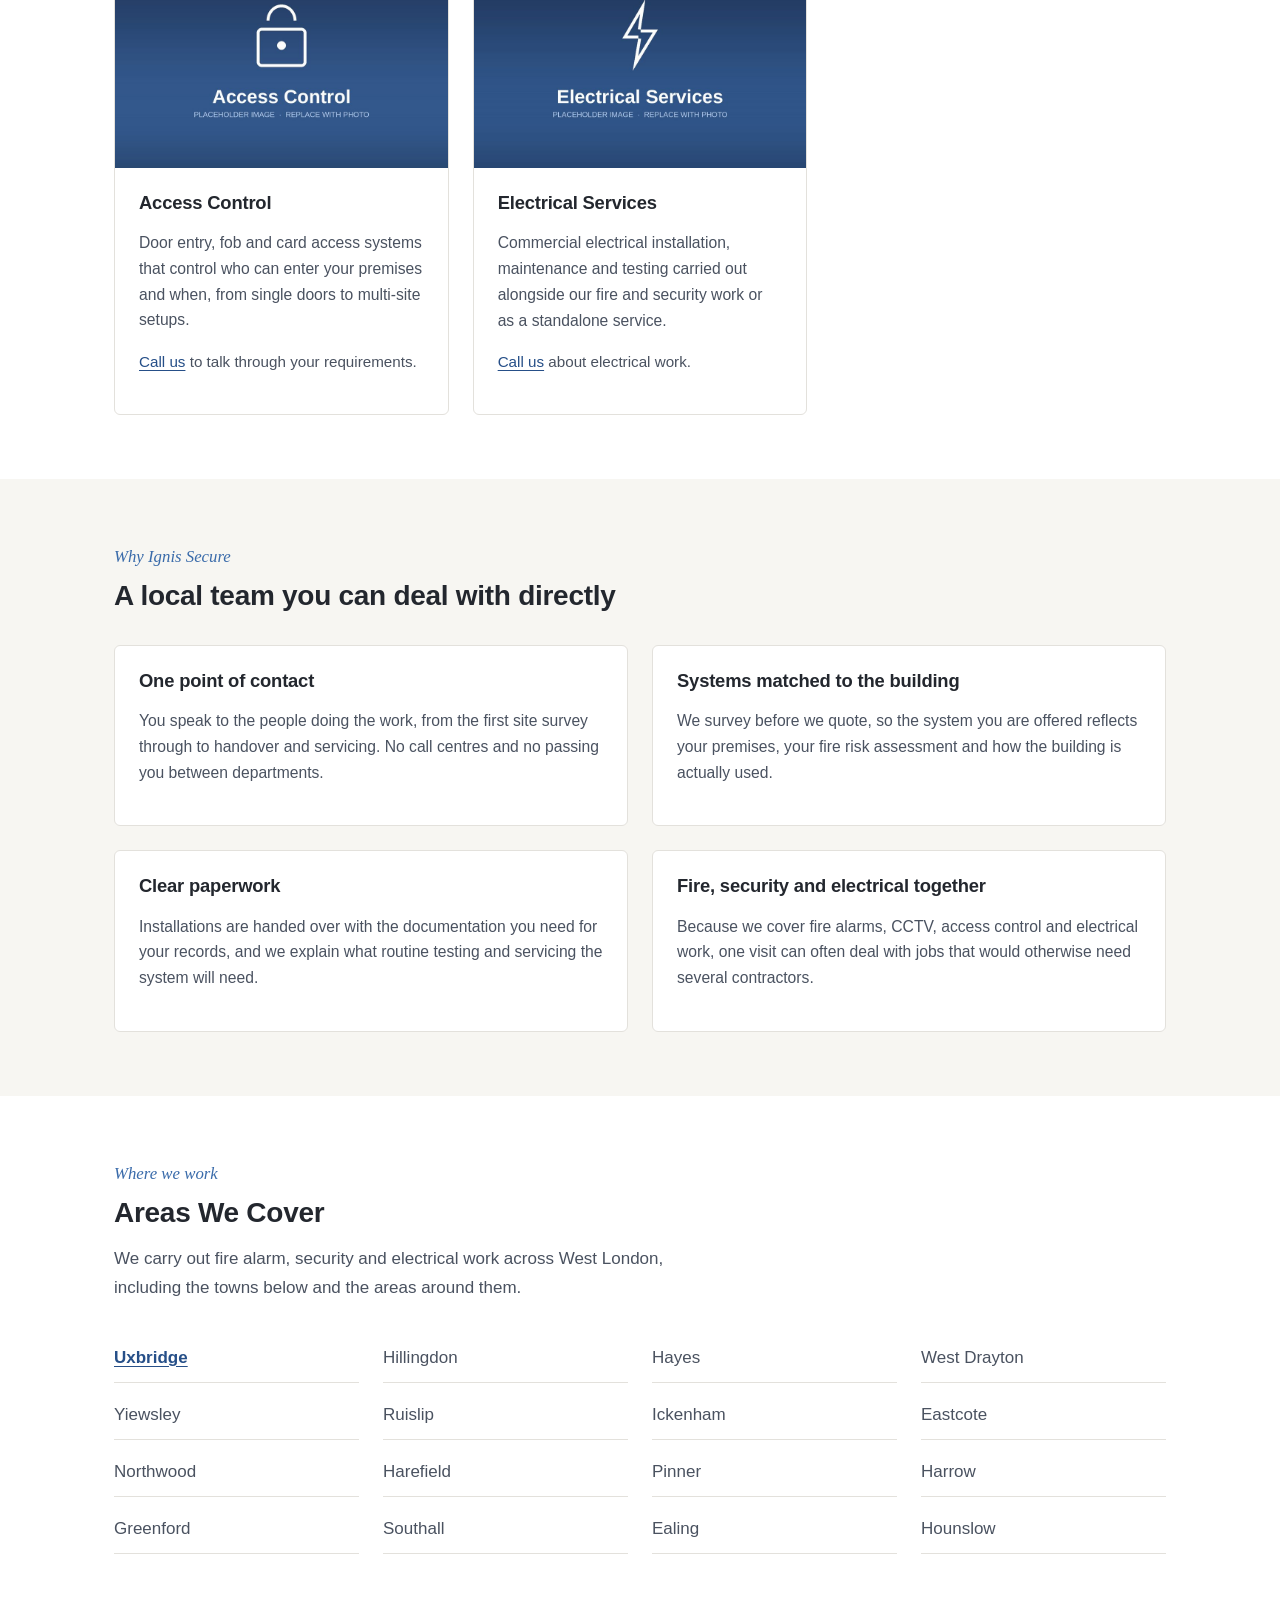
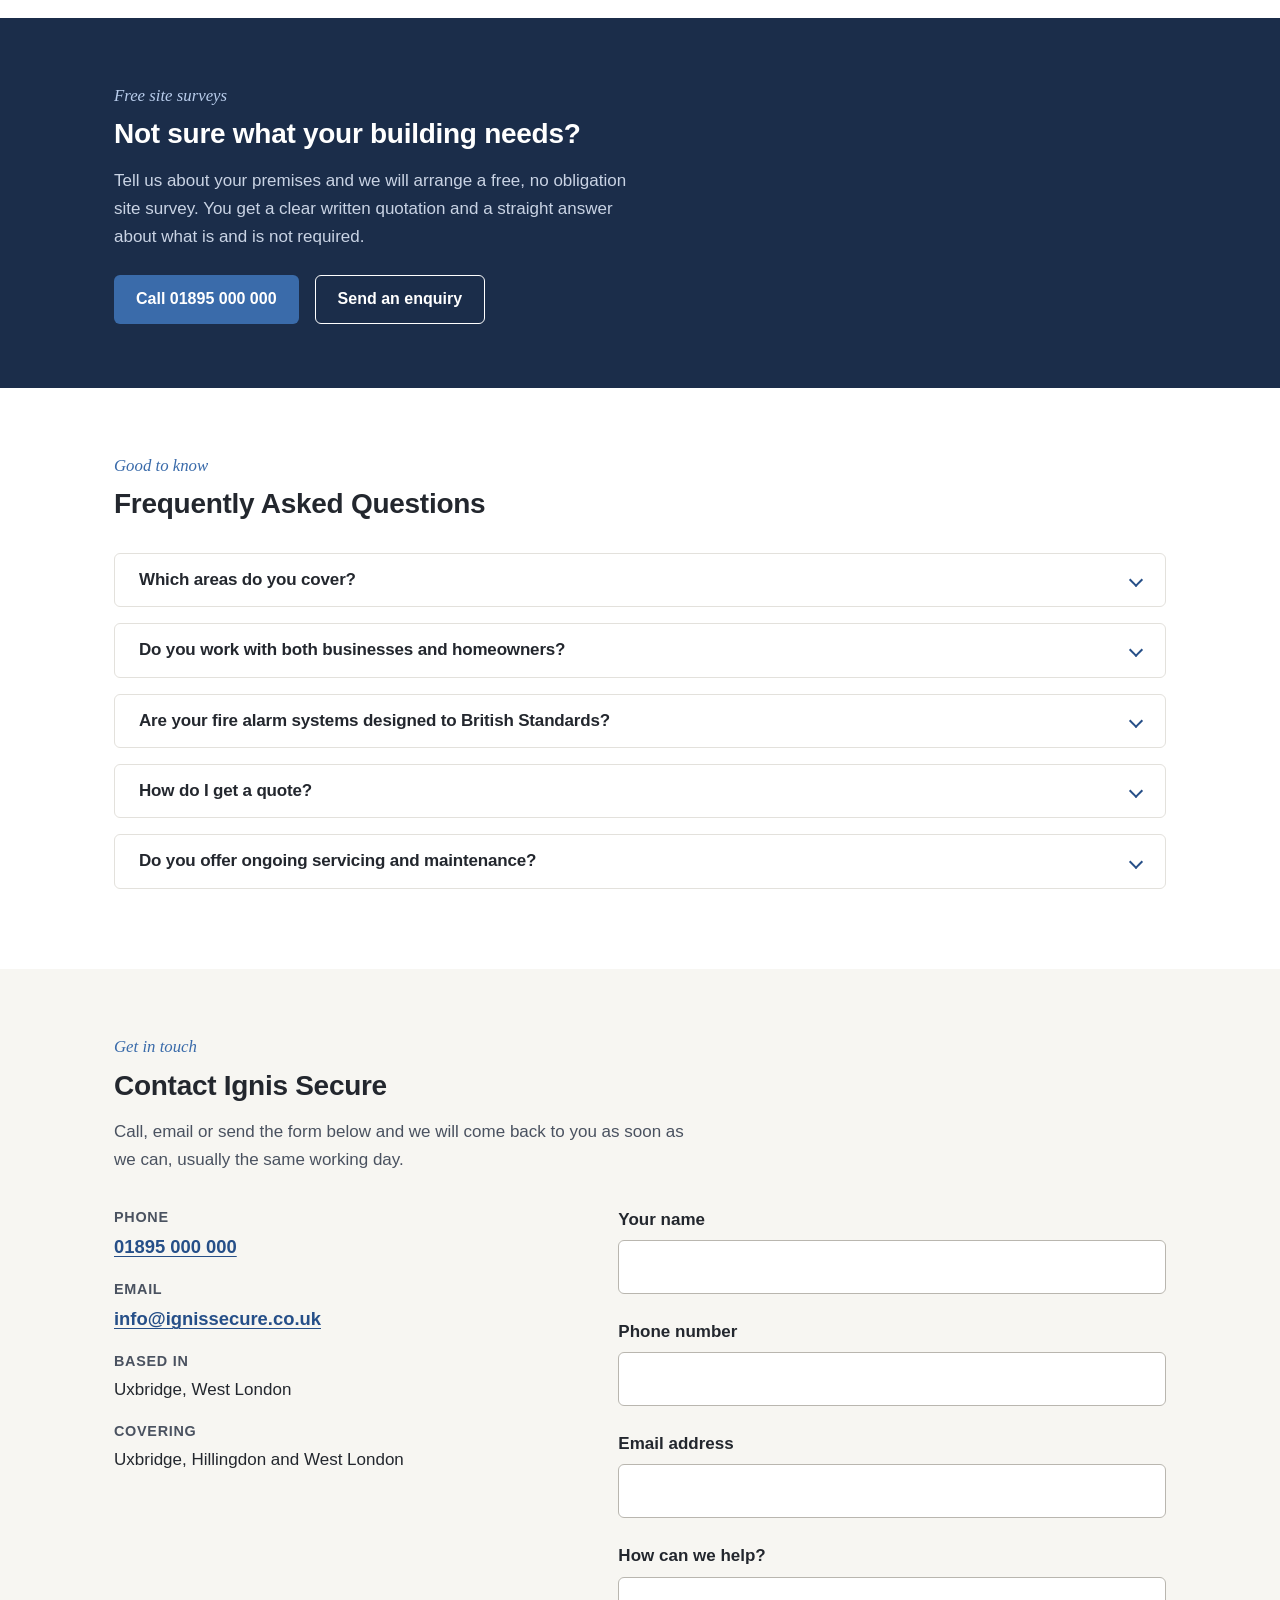
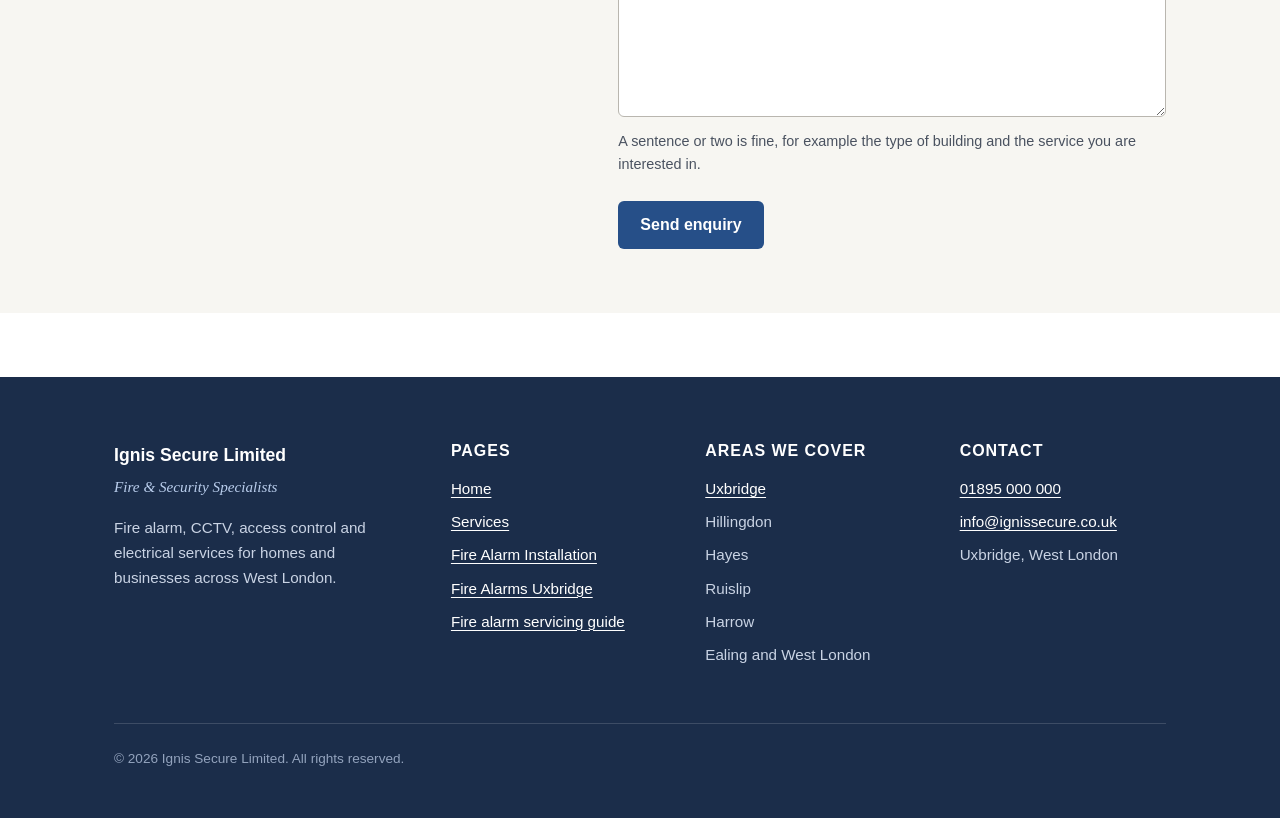
==== commit dab46cb2: "Soften regulatory wording across home and blog - Home trust bar: replace 'designed to BS 5839 guidan" ====
--- a/index.html
+++ b/index.html
@@ -7,7 +7,7 @@
   <meta name="description" content="Trusted fire alarm, CCTV &amp; access control installers across West London. BS 5839 compliant. Free site surveys. Call today.">
   <link rel="canonical" href="https://www.ignissecure.co.uk/">
   <link rel="icon" href="/assets/img/favicon.svg" type="image/svg+xml">
-  <link rel="stylesheet" href="/assets/css/style.css?v=2">
+  <link rel="stylesheet" href="/assets/css/style.css?v=4">
   <meta property="og:type" content="website">
   <meta property="og:title" content="Fire Alarm &amp; Security Specialists West London | Ignis Secure">
   <meta property="og:description" content="Fire alarm, CCTV and access control installation and servicing for homes and businesses across Uxbridge and West London.">
@@ -109,6 +109,10 @@
             <ul id="submenu-services" class="submenu">
               <li><a href="/services/">All Services</a></li>
               <li><a href="/fire-alarm-installation/">Fire Alarm Installation</a></li>
+              <li><span class="submenu-soon" aria-disabled="true">Fire Alarm Maintenance <em>Soon</em></span></li>
+              <li><span class="submenu-soon" aria-disabled="true">CCTV Installation <em>Soon</em></span></li>
+              <li><span class="submenu-soon" aria-disabled="true">Access Control <em>Soon</em></span></li>
+              <li><span class="submenu-soon" aria-disabled="true">Electrical Services <em>Soon</em></span></li>
             </ul>
           </li>
           <li class="has-submenu">
@@ -119,6 +123,21 @@
             <ul id="submenu-areas" class="submenu">
               <li><a href="/#areas">All Areas</a></li>
               <li><a href="/fire-alarm-installation-uxbridge/">Uxbridge</a></li>
+              <li><span class="submenu-soon" aria-disabled="true">Hillingdon <em>Soon</em></span></li>
+              <li><span class="submenu-soon" aria-disabled="true">Hayes <em>Soon</em></span></li>
+              <li><span class="submenu-soon" aria-disabled="true">West Drayton <em>Soon</em></span></li>
+              <li><span class="submenu-soon" aria-disabled="true">Yiewsley <em>Soon</em></span></li>
+              <li><span class="submenu-soon" aria-disabled="true">Ruislip <em>Soon</em></span></li>
+              <li><span class="submenu-soon" aria-disabled="true">Ickenham <em>Soon</em></span></li>
+              <li><span class="submenu-soon" aria-disabled="true">Eastcote <em>Soon</em></span></li>
+              <li><span class="submenu-soon" aria-disabled="true">Northwood <em>Soon</em></span></li>
+              <li><span class="submenu-soon" aria-disabled="true">Harefield <em>Soon</em></span></li>
+              <li><span class="submenu-soon" aria-disabled="true">Pinner <em>Soon</em></span></li>
+              <li><span class="submenu-soon" aria-disabled="true">Harrow <em>Soon</em></span></li>
+              <li><span class="submenu-soon" aria-disabled="true">Greenford <em>Soon</em></span></li>
+              <li><span class="submenu-soon" aria-disabled="true">Southall <em>Soon</em></span></li>
+              <li><span class="submenu-soon" aria-disabled="true">Ealing <em>Soon</em></span></li>
+              <li><span class="submenu-soon" aria-disabled="true">Hounslow <em>Soon</em></span></li>
             </ul>
           </li>
           <li><a href="/#contact">Contact</a></li>
@@ -152,7 +171,7 @@
         <ul>
           <li>
             <svg viewBox="0 0 24 24" fill="none" stroke="currentColor" stroke-width="2" stroke-linecap="round" stroke-linejoin="round" aria-hidden="true"><path d="M12 22s8-4 8-10V5l-8-3-8 3v7c0 6 8 10 8 10z"/></svg>
-            Fire alarms designed to BS 5839 guidance
+            Professional fire alarm installations
           </li>
           <li>
             <svg viewBox="0 0 24 24" fill="none" stroke="currentColor" stroke-width="2" stroke-linecap="round" stroke-linejoin="round" aria-hidden="true"><path d="M20 6L9 17l-5-5"/></svg>
@@ -409,6 +428,6 @@
     </div>
   </footer>
 
-  <script src="/assets/js/main.js?v=2" defer></script>
+  <script src="/assets/js/main.js?v=4" defer></script>
 </body>
 </html>
--- a/assets/css/style.css
+++ b/assets/css/style.css
@@ -233,9 +233,31 @@
   margin: 0;
   padding: 0 0 var(--space-1) 12px;
   display: none;
+  max-height: 62vh;
+  overflow-y: auto;
 }
 .site-nav .submenu-toggle[aria-expanded="true"] + .submenu { display: block; }
 .submenu a[aria-current="page"] { color: var(--brand-red); }
+
+.site-nav .submenu-soon {
+  display: flex;
+  align-items: center;
+  justify-content: space-between;
+  gap: 12px;
+  padding: 10px 12px;
+  color: var(--ink-soft);
+  font-weight: 600;
+  cursor: default;
+}
+.site-nav .submenu-soon em {
+  font-style: normal;
+  font-size: 0.68rem;
+  font-weight: 700;
+  letter-spacing: 0.06em;
+  text-transform: uppercase;
+  color: #8A93A3;
+  flex: none;
+}
 
 @media (min-width: 880px) {
   .has-submenu { position: relative; }
@@ -244,16 +266,18 @@
     position: absolute;
     top: 100%;
     left: 0;
-    min-width: 230px;
+    min-width: 240px;
     padding: 6px;
     background: var(--surface);
     border: 1px solid var(--line);
     border-radius: var(--radius);
     box-shadow: 0 10px 30px rgba(27, 45, 74, 0.14);
+    max-height: min(70vh, 460px);
     z-index: 60;
   }
   .site-nav .submenu-toggle[aria-expanded="true"] + .submenu { display: block; }
-  .submenu a { white-space: nowrap; }
+  .submenu a,
+  .submenu-soon { white-space: nowrap; }
 }
 
 /* ---------- Buttons ---------- */
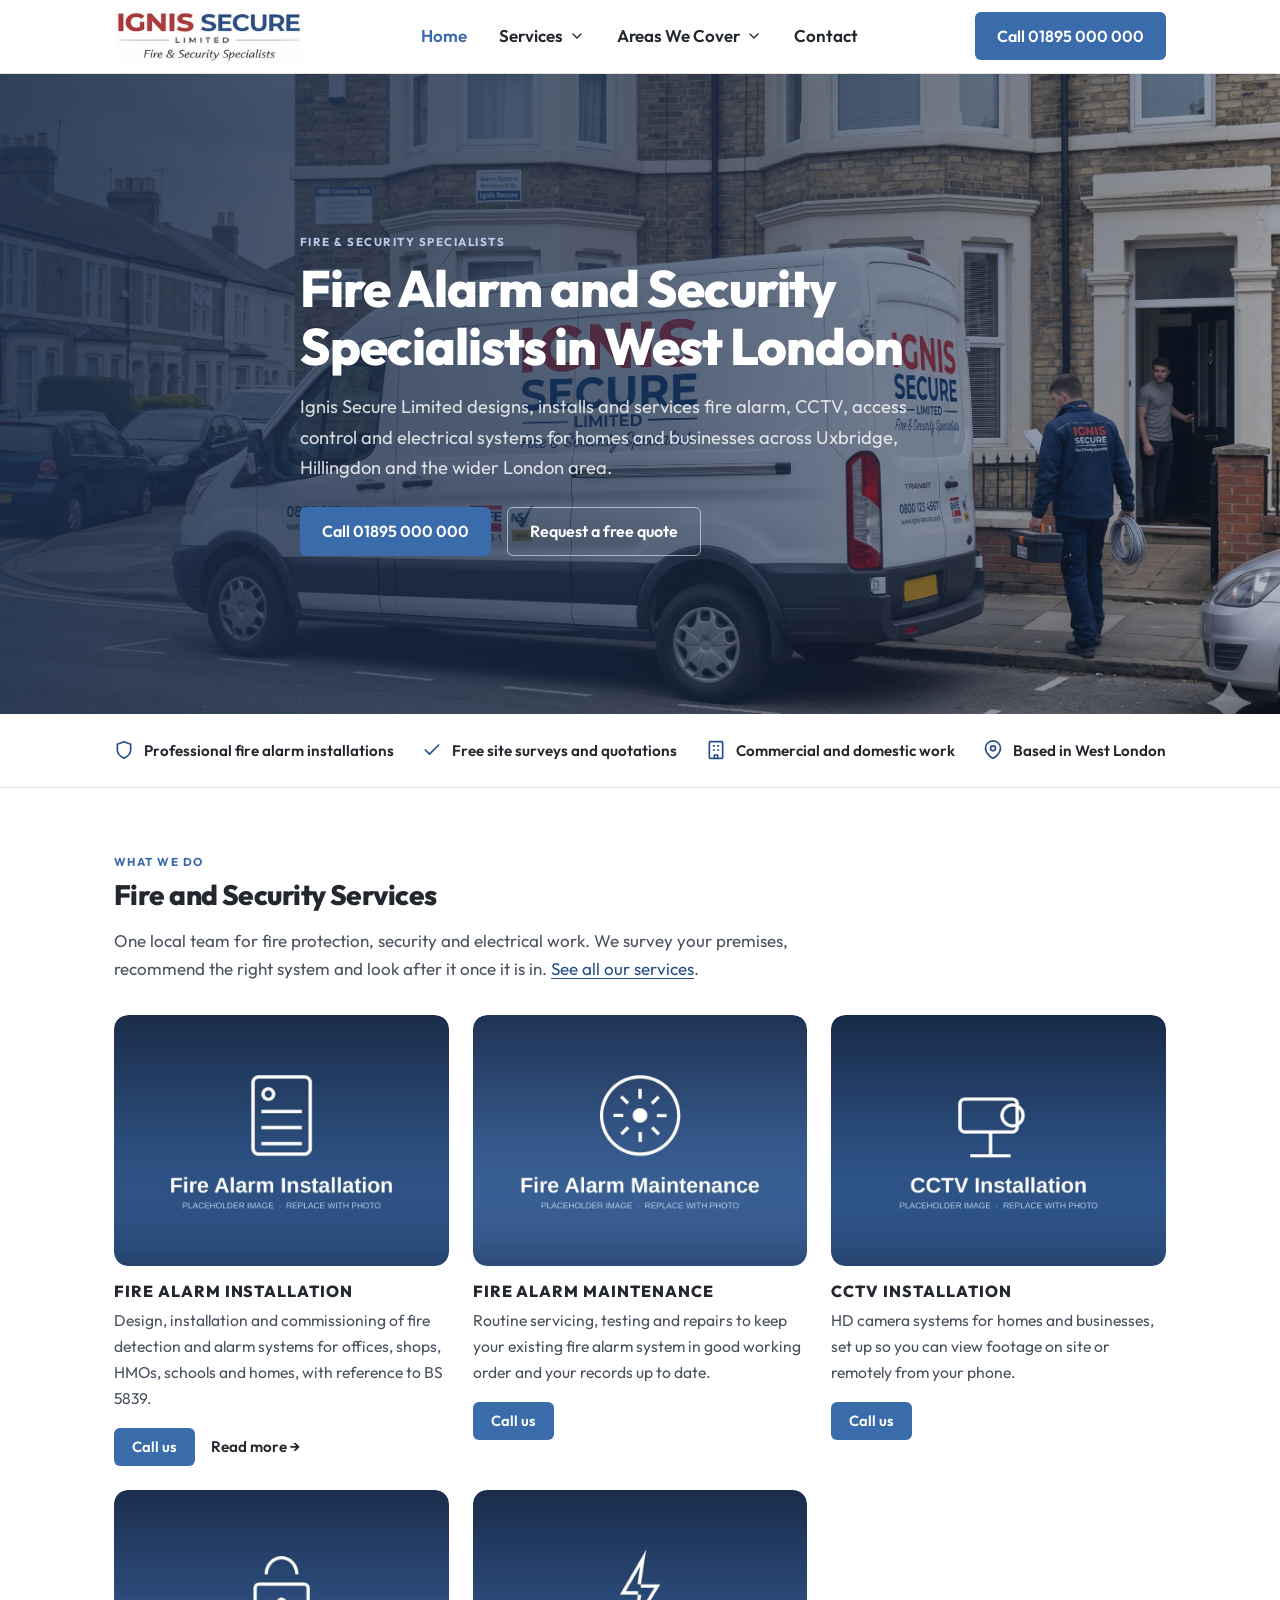
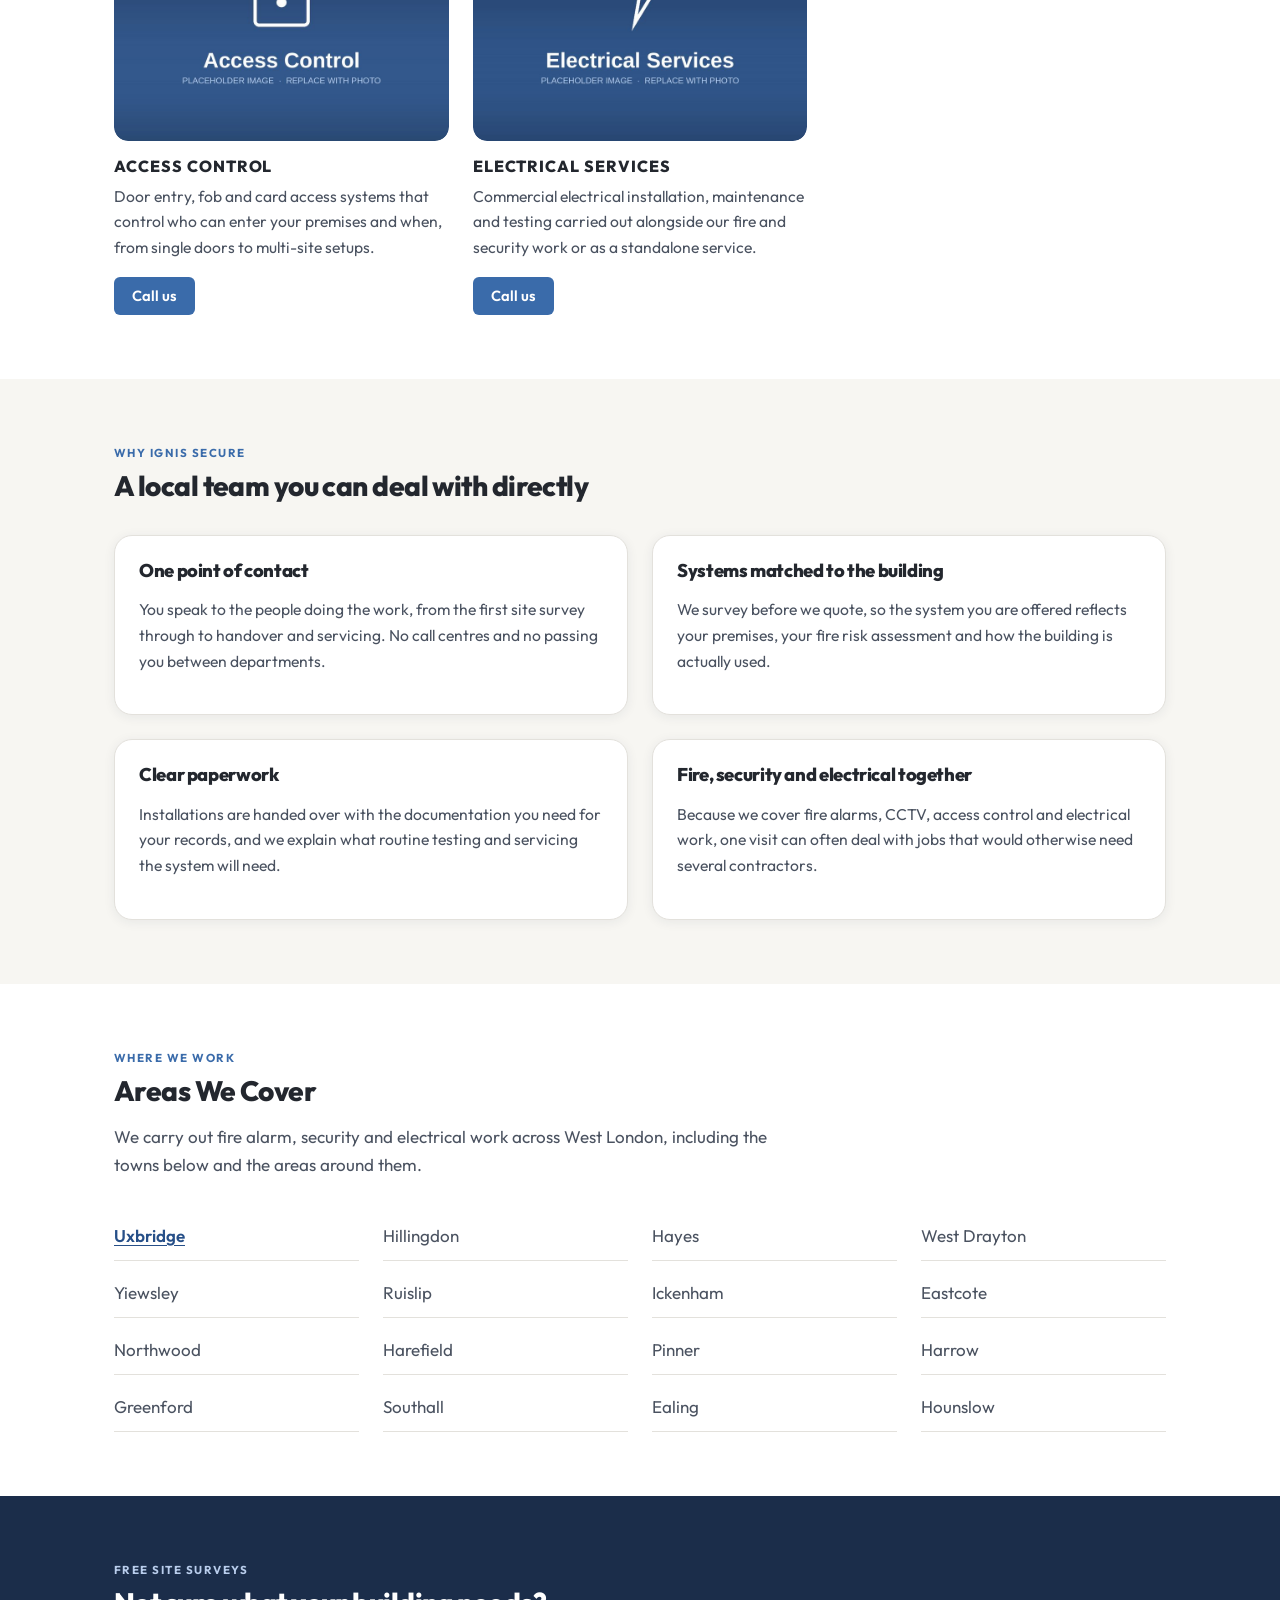
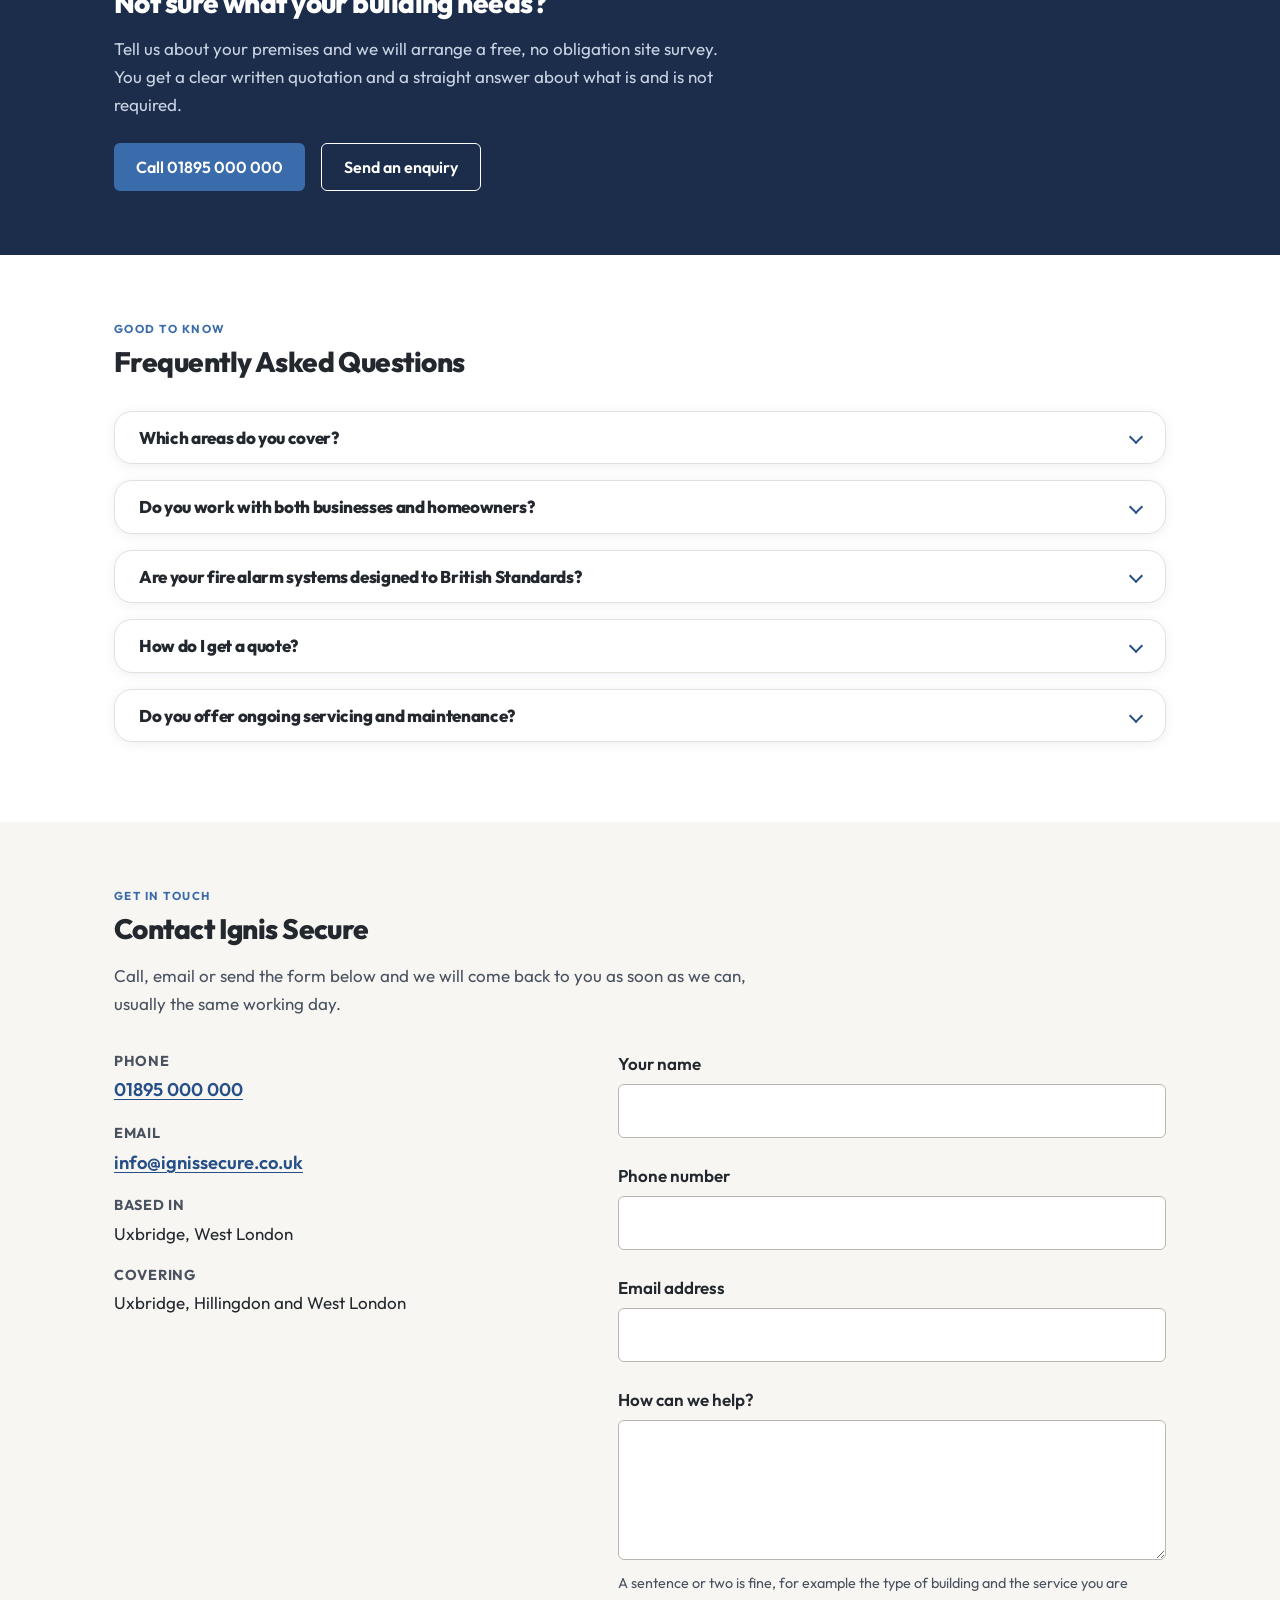
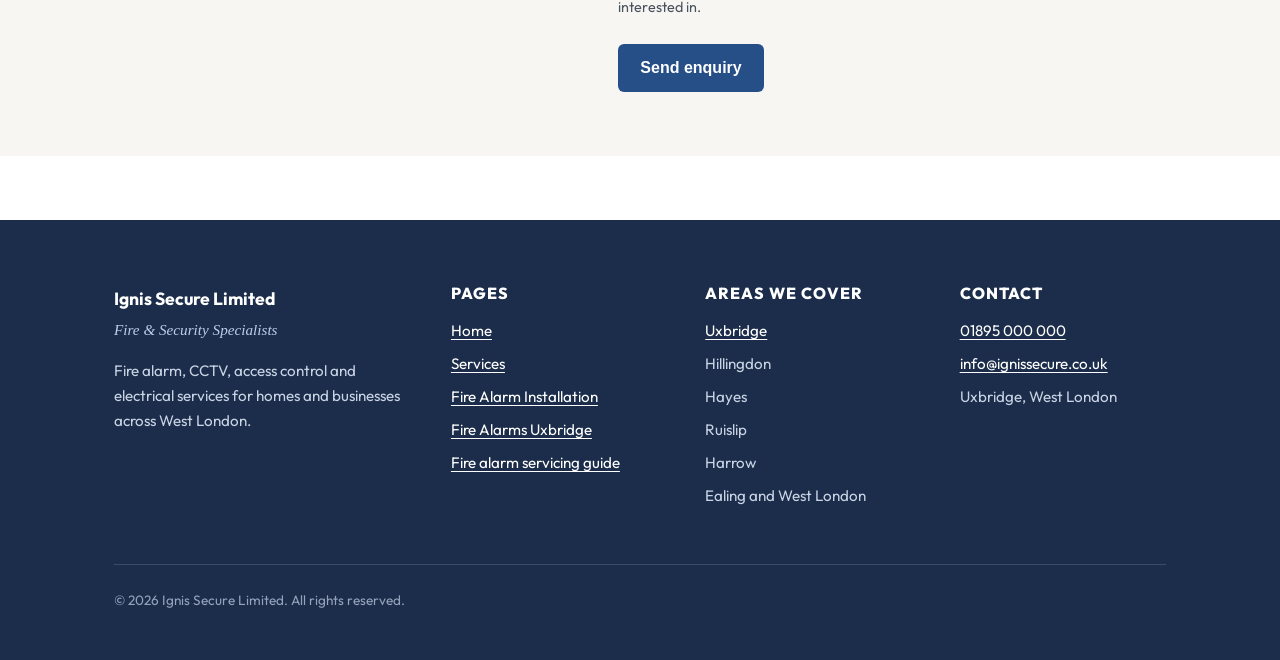
==== commit 7706f0e0: "Redesign: rounded cards, Outfit typography, full-bleed hero, open service cards - Bump all card/FAQ/" ====
--- a/index.html
+++ b/index.html
@@ -7,7 +7,10 @@
   <meta name="description" content="Trusted fire alarm, CCTV &amp; access control installers across West London. BS 5839 compliant. Free site surveys. Call today.">
   <link rel="canonical" href="https://www.ignissecure.co.uk/">
   <link rel="icon" href="/assets/img/favicon.svg" type="image/svg+xml">
-  <link rel="stylesheet" href="/assets/css/style.css?v=4">
+  <link rel="preconnect" href="https://fonts.googleapis.com">
+  <link rel="preconnect" href="https://fonts.gstatic.com" crossorigin>
+  <link href="https://fonts.googleapis.com/css2?family=Outfit:wght@400;600;700;800&display=swap" rel="stylesheet">
+  <link rel="stylesheet" href="/assets/css/style.css?v=5">
   <meta property="og:type" content="website">
   <meta property="og:title" content="Fire Alarm &amp; Security Specialists West London | Ignis Secure">
   <meta property="og:description" content="Fire alarm, CCTV and access control installation and servicing for homes and businesses across Uxbridge and West London.">
@@ -150,18 +153,16 @@
   <main id="main">
 
     <section class="hero">
-      <div class="container hero-grid">
-        <div class="hero-copy">
-          <span class="kicker">Fire &amp; Security Specialists</span>
-          <h1>Fire Alarm and Security Specialists in West London</h1>
-          <p class="lead">Ignis Secure Limited designs, installs and services fire alarm, CCTV, access control and electrical systems for homes and businesses across Uxbridge, Hillingdon and the wider West London area.</p>
-          <div class="hero-actions">
-            <a class="btn btn-primary" href="tel:+441895000000">Call 01895 000 000</a>
-            <a class="btn btn-quiet" href="#contact">Request a free quote</a>
-          </div>
-        </div>
-        <div class="hero-media">
-          <img src="/assets/img/hero-fire-security.jpg" alt="Fire and security systems installed by Ignis Secure across West London" width="1200" height="820">
+      <div class="hero-bg">
+        <img src="/assets/img/hero-fire-security.png" alt="" aria-hidden="true" width="1200" height="820">
+      </div>
+      <div class="container hero-content">
+        <span class="kicker">Fire &amp; Security Specialists</span>
+        <h1>Fire Alarm and Security Specialists in West London</h1>
+        <p class="lead">Ignis Secure Limited designs, installs and services fire alarm, CCTV, access control and electrical systems for homes and businesses across Uxbridge, Hillingdon and the wider London area.</p>
+        <div class="hero-actions">
+          <a class="btn btn-primary" href="tel:+441895000000">Call 01895 000 000</a>
+          <a class="btn btn-quiet" href="#contact">Request a free quote</a>
         </div>
       </div>
     </section>
@@ -197,33 +198,44 @@
         <div class="card-grid card-grid-3">
           <div class="card">
             <div class="card-media"><img src="/assets/img/fire-alarm-installation.jpg" alt="Fire alarm control panel installation" width="900" height="600" loading="lazy"></div>
-            <h3><a class="card-link" href="/fire-alarm-installation/">Fire Alarm Installation</a></h3>
+            <h3>Fire Alarm Installation</h3>
             <p>Design, installation and commissioning of fire detection and alarm systems for offices, shops, HMOs, schools and homes, with reference to BS 5839.</p>
-            <p><a class="card-link" href="/fire-alarm-installation/">Read about fire alarm installation</a></p>
+            <div class="card-actions">
+              <a class="btn btn-primary btn-sm" href="tel:+441895000000">Call us</a>
+              <a class="card-read-more" href="/fire-alarm-installation/">Read more &rarr;</a>
+            </div>
           </div>
           <div class="card">
             <div class="card-media"><img src="/assets/img/fire-alarm-maintenance.jpg" alt="Fire alarm maintenance and testing" width="900" height="600" loading="lazy"></div>
             <h3>Fire Alarm Maintenance</h3>
             <p>Routine servicing, testing and repairs to keep your existing fire alarm system in good working order and your records up to date.</p>
-            <p class="card-note"><a href="tel:+441895000000">Call us</a> to discuss servicing for your system.</p>
+            <div class="card-actions">
+              <a class="btn btn-primary btn-sm" href="tel:+441895000000">Call us</a>
+            </div>
           </div>
           <div class="card">
             <div class="card-media"><img src="/assets/img/cctv-installation.jpg" alt="CCTV camera installation" width="900" height="600" loading="lazy"></div>
             <h3>CCTV Installation</h3>
             <p>HD camera systems for homes and businesses, set up so you can view footage on site or remotely from your phone.</p>
-            <p class="card-note"><a href="tel:+441895000000">Call us</a> to arrange a CCTV site survey.</p>
+            <div class="card-actions">
+              <a class="btn btn-primary btn-sm" href="tel:+441895000000">Call us</a>
+            </div>
           </div>
           <div class="card">
             <div class="card-media"><img src="/assets/img/access-control.jpg" alt="Access control and door entry system" width="900" height="600" loading="lazy"></div>
             <h3>Access Control</h3>
             <p>Door entry, fob and card access systems that control who can enter your premises and when, from single doors to multi-site setups.</p>
-            <p class="card-note"><a href="tel:+441895000000">Call us</a> to talk through your requirements.</p>
+            <div class="card-actions">
+              <a class="btn btn-primary btn-sm" href="tel:+441895000000">Call us</a>
+            </div>
           </div>
           <div class="card">
             <div class="card-media"><img src="/assets/img/electrical-services.jpg" alt="Commercial electrical services" width="900" height="600" loading="lazy"></div>
             <h3>Electrical Services</h3>
             <p>Commercial electrical installation, maintenance and testing carried out alongside our fire and security work or as a standalone service.</p>
-            <p class="card-note"><a href="tel:+441895000000">Call us</a> about electrical work.</p>
+            <div class="card-actions">
+              <a class="btn btn-primary btn-sm" href="tel:+441895000000">Call us</a>
+            </div>
           </div>
         </div>
       </div>
--- a/assets/css/style.css
+++ b/assets/css/style.css
@@ -19,8 +19,7 @@
   --navy-deep: #1B2D4A;
 
   /* Type */
-  --font-sans: -apple-system, BlinkMacSystemFont, "Segoe UI", Roboto,
-               "Helvetica Neue", Arial, sans-serif;
+  --font-sans: 'Outfit', -apple-system, BlinkMacSystemFont, "Segoe UI", sans-serif;
   --font-serif: Georgia, "Times New Roman", serif;
 
   /* Spacing tiers (8px rhythm) */
@@ -65,10 +64,10 @@
 img { max-width: 100%; height: auto; display: block; }
 
 h1, h2, h3 {
-  line-height: 1.2;
+  line-height: 1.15;
   color: var(--ink);
-  font-weight: 700;
-  letter-spacing: -0.01em;
+  font-weight: 800;
+  letter-spacing: -0.02em;
   margin: 0 0 var(--space-2);
 }
 
@@ -110,11 +109,14 @@
 }
 .skip-link:focus { left: 0; }
 
-/* Serif italic kicker, echoing the logo tagline */
+/* Tracked uppercase kicker */
 .kicker {
-  font-family: var(--font-serif);
-  font-style: italic;
-  font-size: 1.05rem;
+  font-family: var(--font-sans);
+  font-style: normal;
+  font-size: 0.72rem;
+  font-weight: 700;
+  letter-spacing: 0.13em;
+  text-transform: uppercase;
   color: var(--brand-red);
   display: block;
   margin-bottom: var(--space-1);
@@ -314,16 +316,57 @@
 /* ---------- Hero ---------- */
 
 .hero {
-  background: var(--wash);
-  padding: var(--space-8) 0;
-}
-
-.hero h1 { font-size: 2.1rem; max-width: 22ch; }
+  position: relative;
+  min-height: 560px;
+  display: flex;
+  align-items: center;
+  padding: var(--space-12) 0;
+  overflow: hidden;
+}
+
+.hero-bg {
+  position: absolute;
+  inset: 0;
+  z-index: 0;
+}
+
+.hero-bg img {
+  width: 100%;
+  height: 100%;
+  object-fit: cover;
+  object-position: center 30%;
+  display: block;
+}
+
+.hero::after {
+  content: "";
+  position: absolute;
+  inset: 0;
+  background: linear-gradient(105deg, rgba(27,45,74,0.90) 0%, rgba(27,45,74,0.68) 52%, rgba(27,45,74,0.28) 100%);
+  z-index: 1;
+}
+
+.hero-content {
+  position: relative;
+  z-index: 2;
+}
+
+.hero .kicker {
+  color: #B9CDEC;
+}
+
+.hero h1 {
+  font-size: 2.4rem;
+  font-weight: 800;
+  color: #fff;
+  max-width: 20ch;
+  letter-spacing: -0.02em;
+}
 
 .hero .lead {
   font-size: 1.15rem;
-  color: var(--ink-soft);
-  max-width: 56ch;
+  color: rgba(255, 255, 255, 0.82);
+  max-width: 52ch;
 }
 
 .hero-actions {
@@ -333,10 +376,19 @@
   margin-top: var(--space-3);
 }
 
+.hero .btn-quiet {
+  color: #fff;
+  border-color: rgba(255, 255, 255, 0.55);
+}
+.hero .btn-quiet:hover {
+  background: rgba(255, 255, 255, 0.12);
+  color: #fff;
+}
+
 @media (min-width: 768px) {
-  h1, .hero h1 { font-size: 2.6rem; }
   h2 { font-size: 1.75rem; }
-  .hero { padding: var(--space-12) 0; }
+  .hero h1 { font-size: 3.2rem; }
+  .hero { min-height: 640px; }
 }
 
 /* ---------- Trust bar ---------- */
@@ -389,8 +441,15 @@
 .card {
   background: var(--surface);
   border: 1px solid var(--line);
-  border-radius: var(--radius);
+  border-radius: 18px;
   padding: var(--space-3);
+  box-shadow: 0 2px 12px rgba(27, 45, 74, 0.07);
+  transition: box-shadow 200ms ease-out, transform 200ms ease-out;
+}
+
+.card:hover {
+  box-shadow: 0 8px 28px rgba(27, 45, 74, 0.13);
+  transform: translateY(-2px);
 }
 
 .card h3 { margin-top: 0; }
@@ -399,6 +458,69 @@
 .card .card-note {
   font-size: 0.95rem;
 }
+
+/* Open layout for service cards (no box, image floats at top) */
+.card-grid-3 .card {
+  border: none;
+  box-shadow: none;
+  border-radius: 0;
+  padding: 0;
+  background: transparent;
+  overflow: visible;
+  transition: transform 300ms ease-out;
+}
+.card-grid-3 .card:hover {
+  box-shadow: none;
+  transform: translateY(-4px);
+}
+.card-grid-3 .card:hover .card-media img {
+  transform: scale(1.04);
+}
+.card-grid-3 .card:hover .card-read-more {
+  gap: 8px;
+  color: var(--brand-blue);
+}
+.card-grid-3 .card-media {
+  margin: 0 0 var(--space-2);
+  border-radius: 14px;
+  overflow: hidden;
+}
+.card-grid-3 .card-media img {
+  border-radius: 14px;
+  aspect-ratio: 4 / 3;
+  object-fit: cover;
+  width: 100%;
+  transition: transform 300ms ease-out;
+}
+.card-grid-3 .card h3 {
+  text-transform: uppercase;
+  font-size: 1rem;
+  letter-spacing: 0.06em;
+  margin-top: var(--space-2);
+  margin-bottom: var(--space-1);
+}
+.card-actions {
+  display: flex;
+  align-items: center;
+  gap: var(--space-2);
+  margin-top: var(--space-2);
+  flex-wrap: wrap;
+}
+.btn-sm {
+  min-height: 38px;
+  padding: 7px 18px;
+  font-size: 0.92rem;
+}
+.card-read-more {
+  font-weight: 600;
+  font-size: 0.95rem;
+  color: var(--ink);
+  text-decoration: none;
+  display: inline-flex;
+  align-items: center;
+  gap: 4px;
+}
+.card-read-more:hover { color: var(--brand-blue); }
 
 /* Areas grid: plain text towns, only live pages are links */
 .areas-grid {
@@ -426,9 +548,10 @@
 
 .faq-list details {
   border: 1px solid var(--line);
-  border-radius: var(--radius);
+  border-radius: 18px;
   background: var(--surface);
   margin-bottom: var(--space-2);
+  box-shadow: 0 2px 12px rgba(27, 45, 74, 0.07);
 }
 
 .faq-list summary {
@@ -477,8 +600,9 @@
   counter-increment: step;
   background: var(--surface);
   border: 1px solid var(--line);
-  border-radius: var(--radius);
+  border-radius: 18px;
   padding: var(--space-3);
+  box-shadow: 0 2px 12px rgba(27, 45, 74, 0.07);
 }
 
 .steps li::before {
@@ -678,16 +802,6 @@
 
 /* ---------- Images ---------- */
 
-.hero-grid { display: grid; gap: var(--space-4); align-items: center; }
-
-@media (min-width: 880px) {
-  .hero-grid { grid-template-columns: 1.1fr 0.9fr; gap: var(--space-6); }
-}
-
-.hero-media img {
-  width: 100%;
-  border-radius: var(--radius);
-}
 
 .feature-img {
   margin: 0 0 var(--space-4);
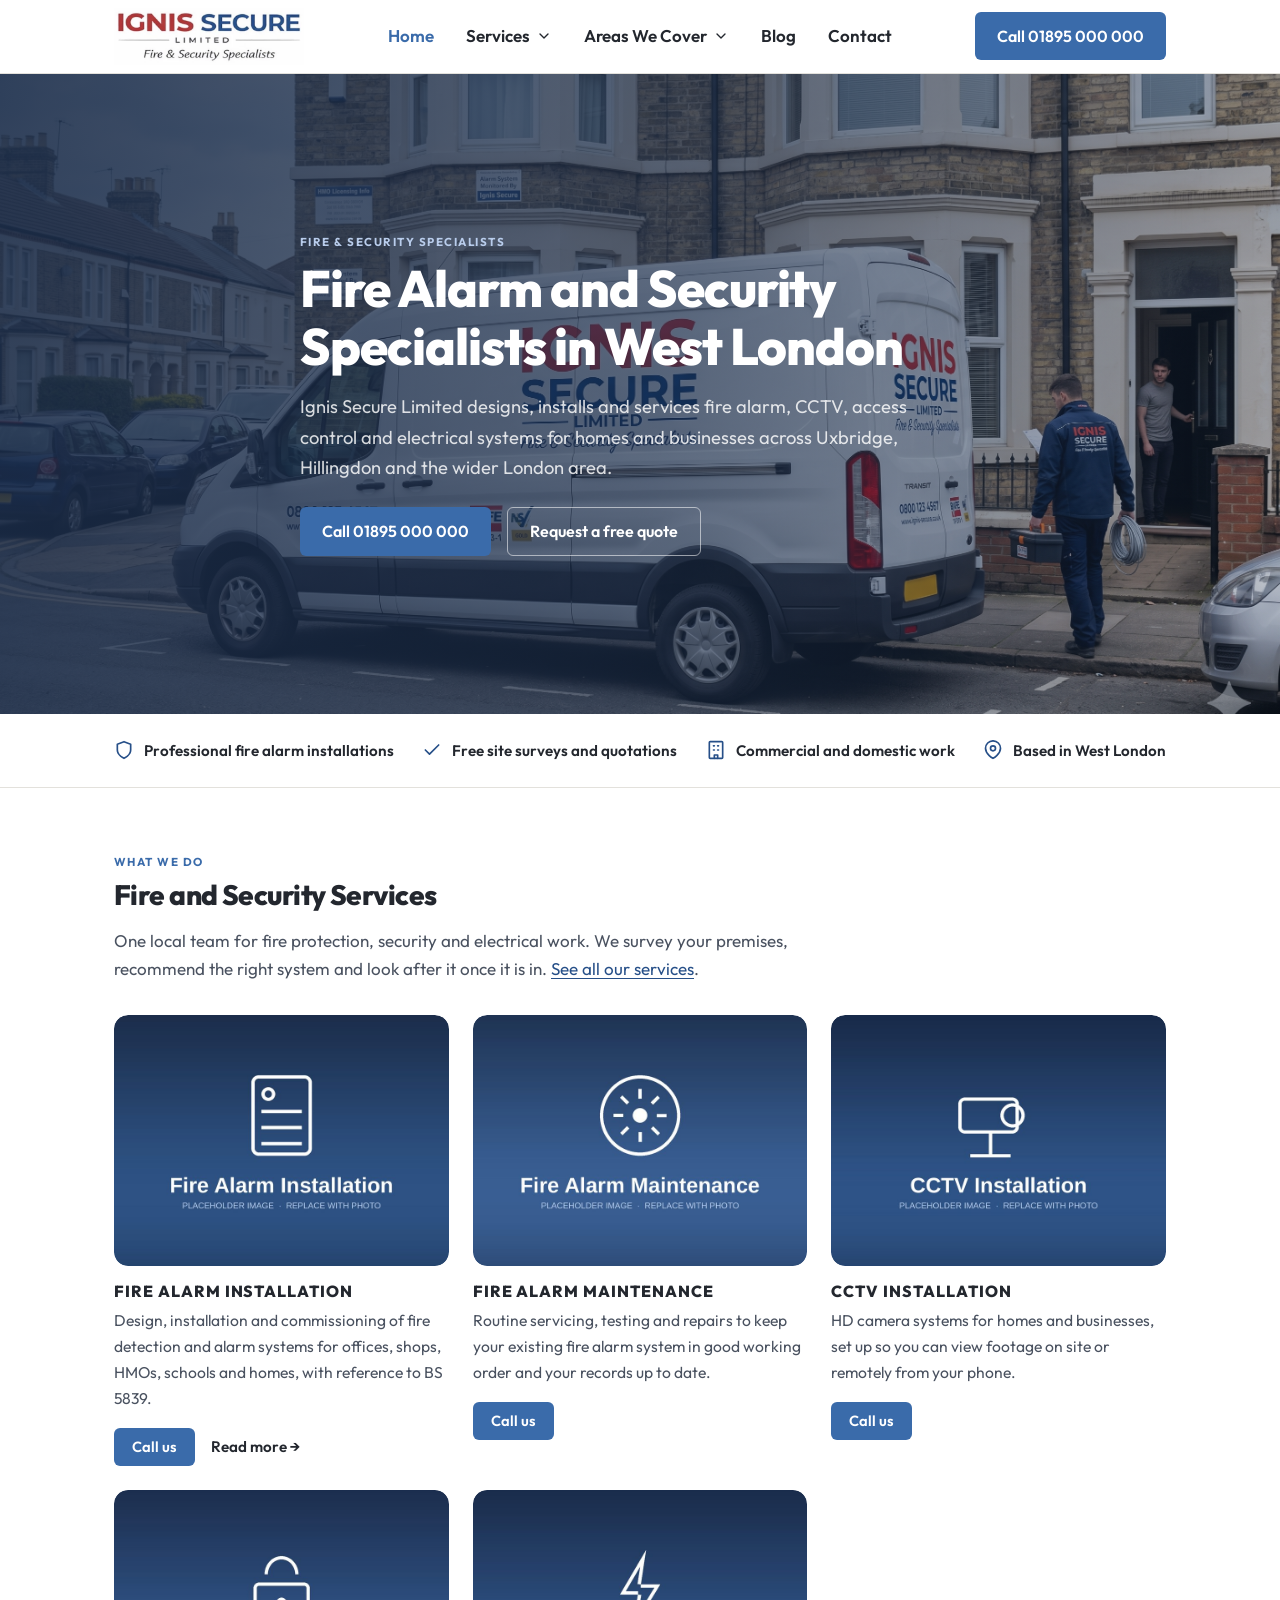
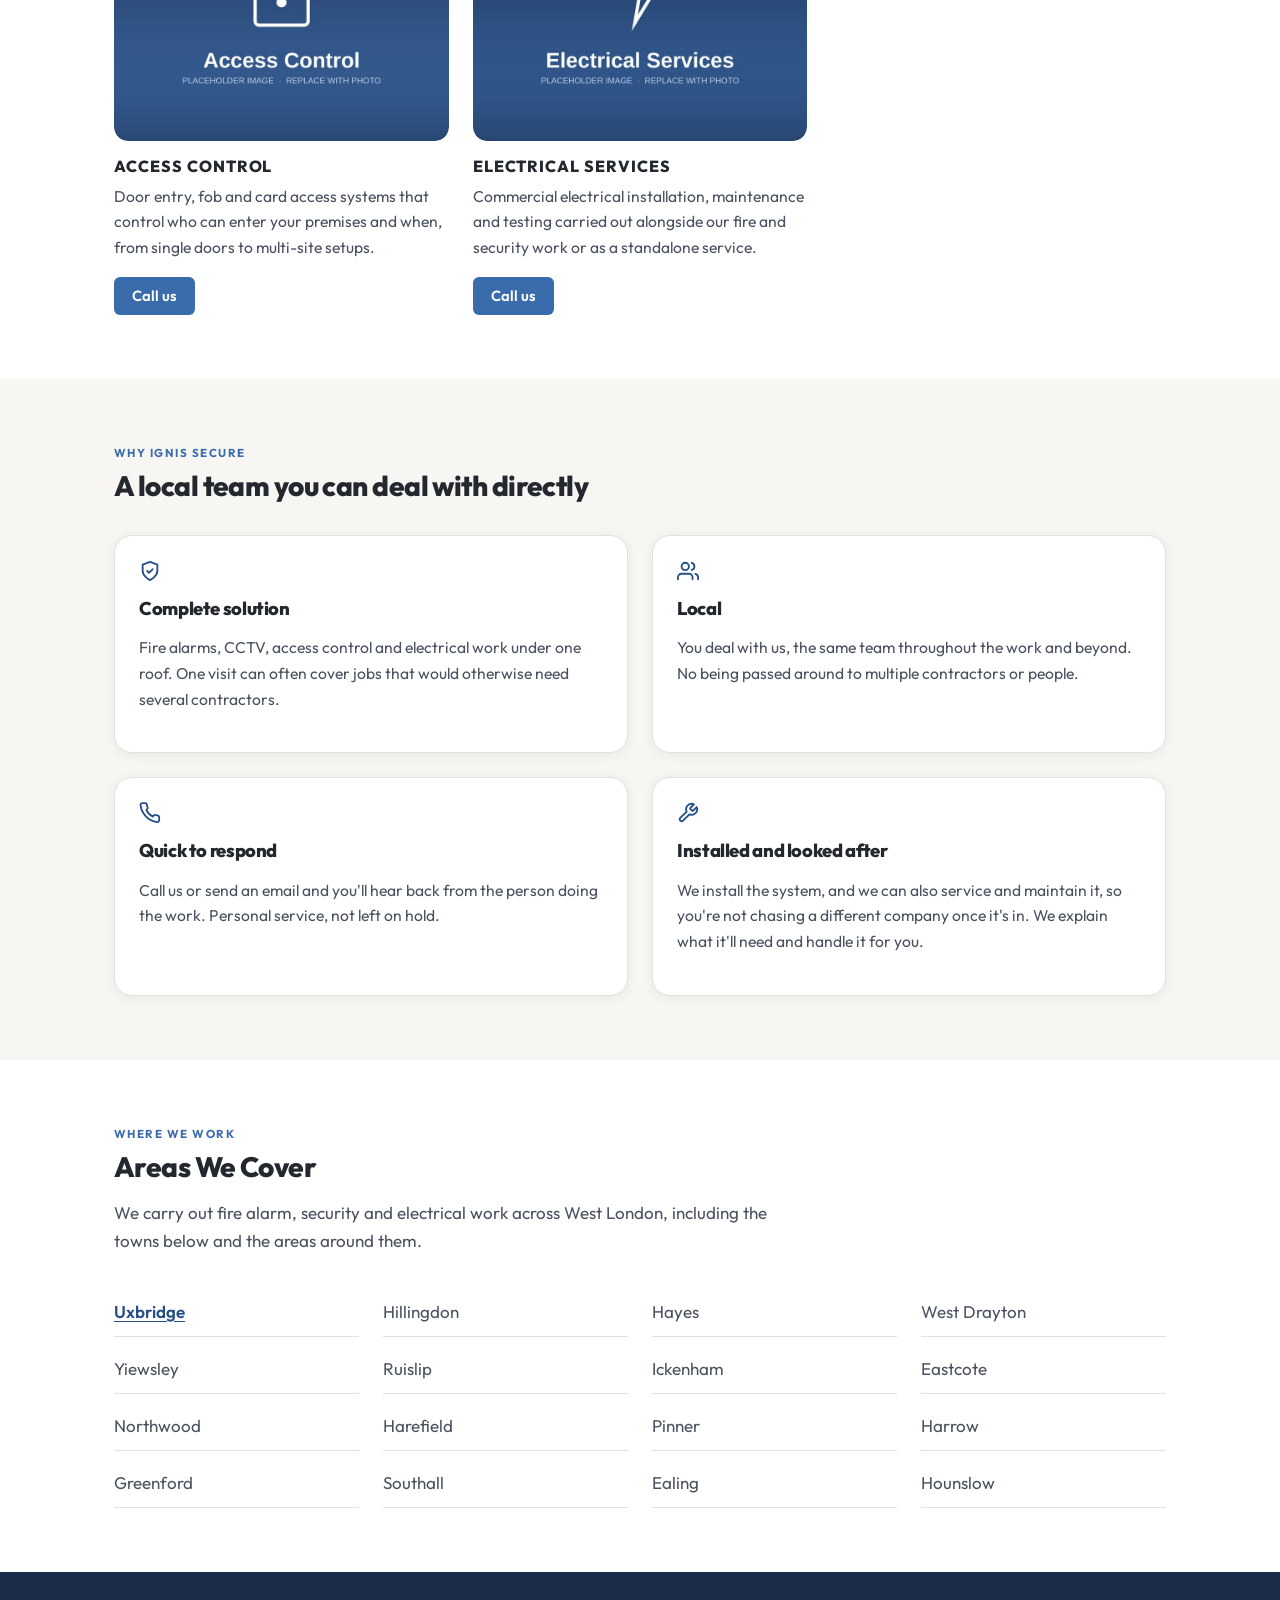
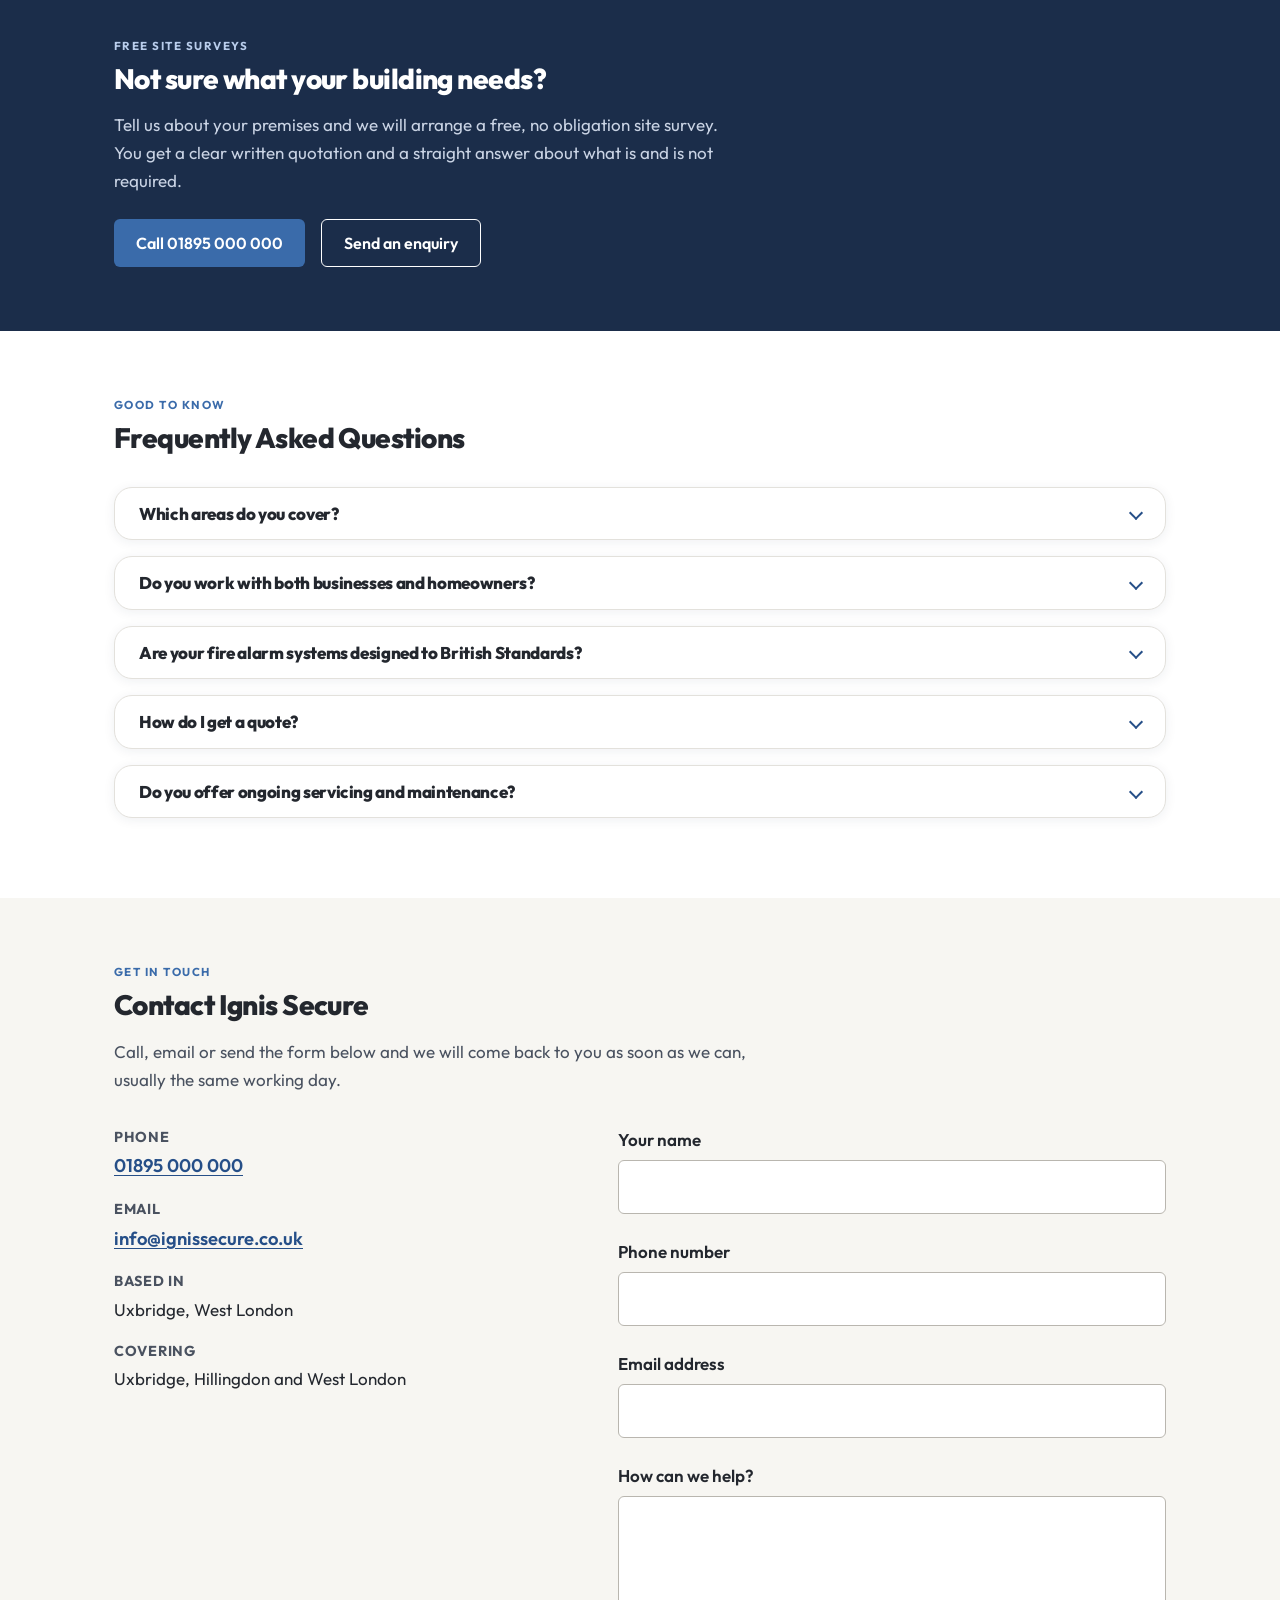
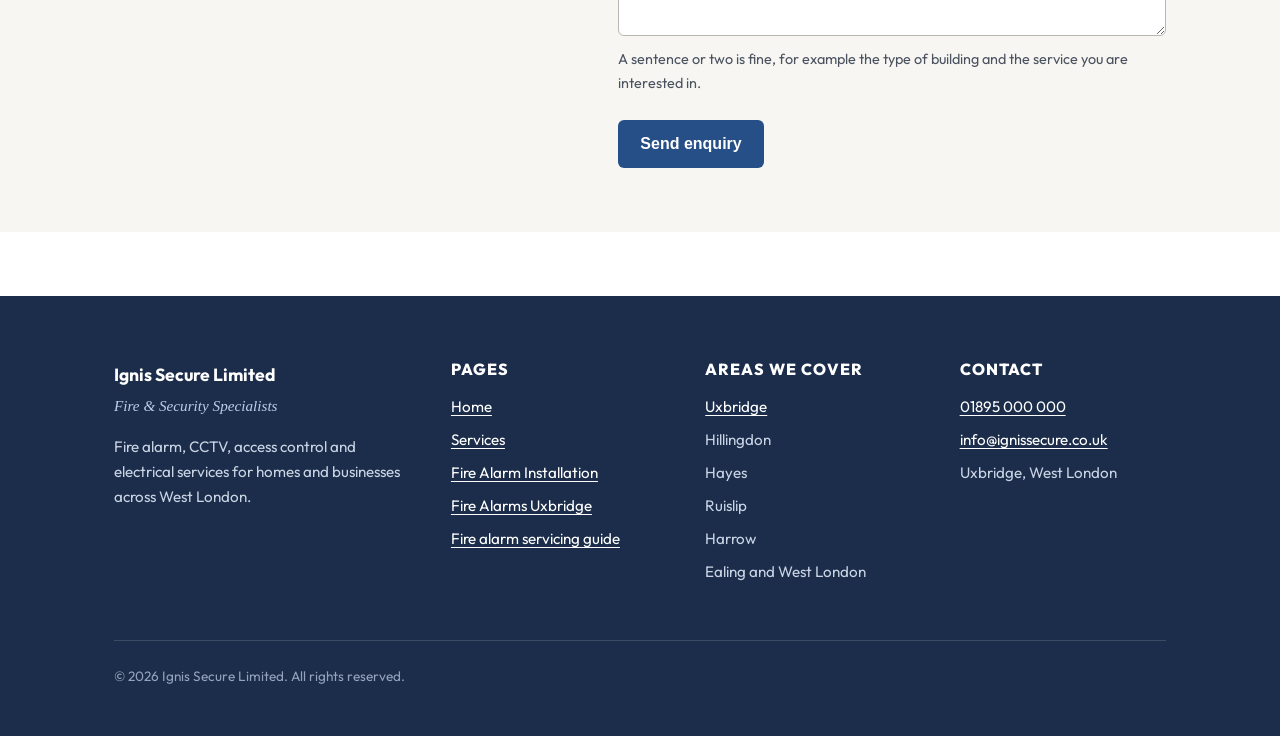
==== commit 22ad3c79: "Add areas page with interactive map, blog index, nav updates - Areas page (/areas/): Leaflet map wit" ====
--- a/index.html
+++ b/index.html
@@ -124,7 +124,7 @@
               <svg viewBox="0 0 24 24" fill="none" stroke="currentColor" stroke-width="2" stroke-linecap="round" stroke-linejoin="round" aria-hidden="true"><polyline points="6 9 12 15 18 9"/></svg>
             </button>
             <ul id="submenu-areas" class="submenu">
-              <li><a href="/#areas">All Areas</a></li>
+              <li><a href="/areas/">All Areas</a></li>
               <li><a href="/fire-alarm-installation-uxbridge/">Uxbridge</a></li>
               <li><span class="submenu-soon" aria-disabled="true">Hillingdon <em>Soon</em></span></li>
               <li><span class="submenu-soon" aria-disabled="true">Hayes <em>Soon</em></span></li>
@@ -143,6 +143,7 @@
               <li><span class="submenu-soon" aria-disabled="true">Hounslow <em>Soon</em></span></li>
             </ul>
           </li>
+          <li><a href="/blog/">Blog</a></li>
           <li><a href="/#contact">Contact</a></li>
         </ul>
       </nav>
@@ -247,20 +248,32 @@
         <h2 id="why-heading" style="margin-top:0;">A local team you can deal with directly</h2>
         <div class="card-grid">
           <div class="card">
-            <h3>One point of contact</h3>
-            <p>You speak to the people doing the work, from the first site survey through to handover and servicing. No call centres and no passing you between departments.</p>
-          </div>
-          <div class="card">
-            <h3>Systems matched to the building</h3>
-            <p>We survey before we quote, so the system you are offered reflects your premises, your fire risk assessment and how the building is actually used.</p>
-          </div>
-          <div class="card">
-            <h3>Clear paperwork</h3>
-            <p>Installations are handed over with the documentation you need for your records, and we explain what routine testing and servicing the system will need.</p>
-          </div>
-          <div class="card">
-            <h3>Fire, security and electrical together</h3>
-            <p>Because we cover fire alarms, CCTV, access control and electrical work, one visit can often deal with jobs that would otherwise need several contractors.</p>
+            <div class="card-icon">
+              <svg xmlns="http://www.w3.org/2000/svg" width="22" height="22" viewBox="0 0 24 24" fill="none" stroke="currentColor" stroke-width="2" stroke-linecap="round" stroke-linejoin="round" aria-hidden="true"><path d="M12 22s8-4 8-10V5l-8-3-8 3v7c0 6 8 10 8 10z"/><path d="m9 12 2 2 4-4"/></svg>
+            </div>
+            <h3>Complete solution</h3>
+            <p>Fire alarms, CCTV, access control and electrical work under one roof. One visit can often cover jobs that would otherwise need several contractors.</p>
+          </div>
+          <div class="card">
+            <div class="card-icon">
+              <svg xmlns="http://www.w3.org/2000/svg" width="22" height="22" viewBox="0 0 24 24" fill="none" stroke="currentColor" stroke-width="2" stroke-linecap="round" stroke-linejoin="round" aria-hidden="true"><path d="M17 21v-2a4 4 0 0 0-4-4H5a4 4 0 0 0-4 4v2"/><circle cx="9" cy="7" r="4"/><path d="M23 21v-2a4 4 0 0 0-3-3.87"/><path d="M16 3.13a4 4 0 0 1 0 7.75"/></svg>
+            </div>
+            <h3>Local</h3>
+            <p>You deal with us, the same team throughout the work and beyond. No being passed around to multiple contractors or people.</p>
+          </div>
+          <div class="card">
+            <div class="card-icon">
+              <svg xmlns="http://www.w3.org/2000/svg" width="22" height="22" viewBox="0 0 24 24" fill="none" stroke="currentColor" stroke-width="2" stroke-linecap="round" stroke-linejoin="round" aria-hidden="true"><path d="M22 16.92v3a2 2 0 0 1-2.18 2 19.79 19.79 0 0 1-8.63-3.07A19.5 19.5 0 0 1 4.69 12 19.79 19.79 0 0 1 1.63 3.35a2 2 0 0 1 2-2.18h3a2 2 0 0 1 2 1.72c.127.96.361 1.903.7 2.81a2 2 0 0 1-.45 2.11L8.09 9a16 16 0 0 0 6.91 6.91l1.27-1.27a2 2 0 0 1 2.11-.45c.907.339 1.85.573 2.81.7A2 2 0 0 1 22 16.92z"/></svg>
+            </div>
+            <h3>Quick to respond</h3>
+            <p>Call us or send an email and you'll hear back from the person doing the work. Personal service, not left on hold.</p>
+          </div>
+          <div class="card">
+            <div class="card-icon">
+              <svg xmlns="http://www.w3.org/2000/svg" width="22" height="22" viewBox="0 0 24 24" fill="none" stroke="currentColor" stroke-width="2" stroke-linecap="round" stroke-linejoin="round" aria-hidden="true"><path d="M14.7 6.3a1 1 0 0 0 0 1.4l1.6 1.6a1 1 0 0 0 1.4 0l3.77-3.77a6 6 0 0 1-7.94 7.94l-6.91 6.91a2.12 2.12 0 0 1-3-3l6.91-6.91a6 6 0 0 1 7.94-7.94l-3.76 3.76z"/></svg>
+            </div>
+            <h3>Installed and looked after</h3>
+            <p>We install the system, and we can also service and maintain it, so you're not chasing a different company once it's in. We explain what it'll need and handle it for you.</p>
           </div>
         </div>
       </div>
--- a/assets/css/style.css
+++ b/assets/css/style.css
@@ -452,6 +452,12 @@
   transform: translateY(-2px);
 }
 
+.card-icon {
+  color: var(--brand-blue);
+  margin-bottom: var(--space-2);
+}
+.card-icon svg { display: block; }
+
 .card h3 { margin-top: 0; }
 .card p { color: var(--ink-soft); font-size: 0.98rem; }
 .card .card-link { font-weight: 600; }
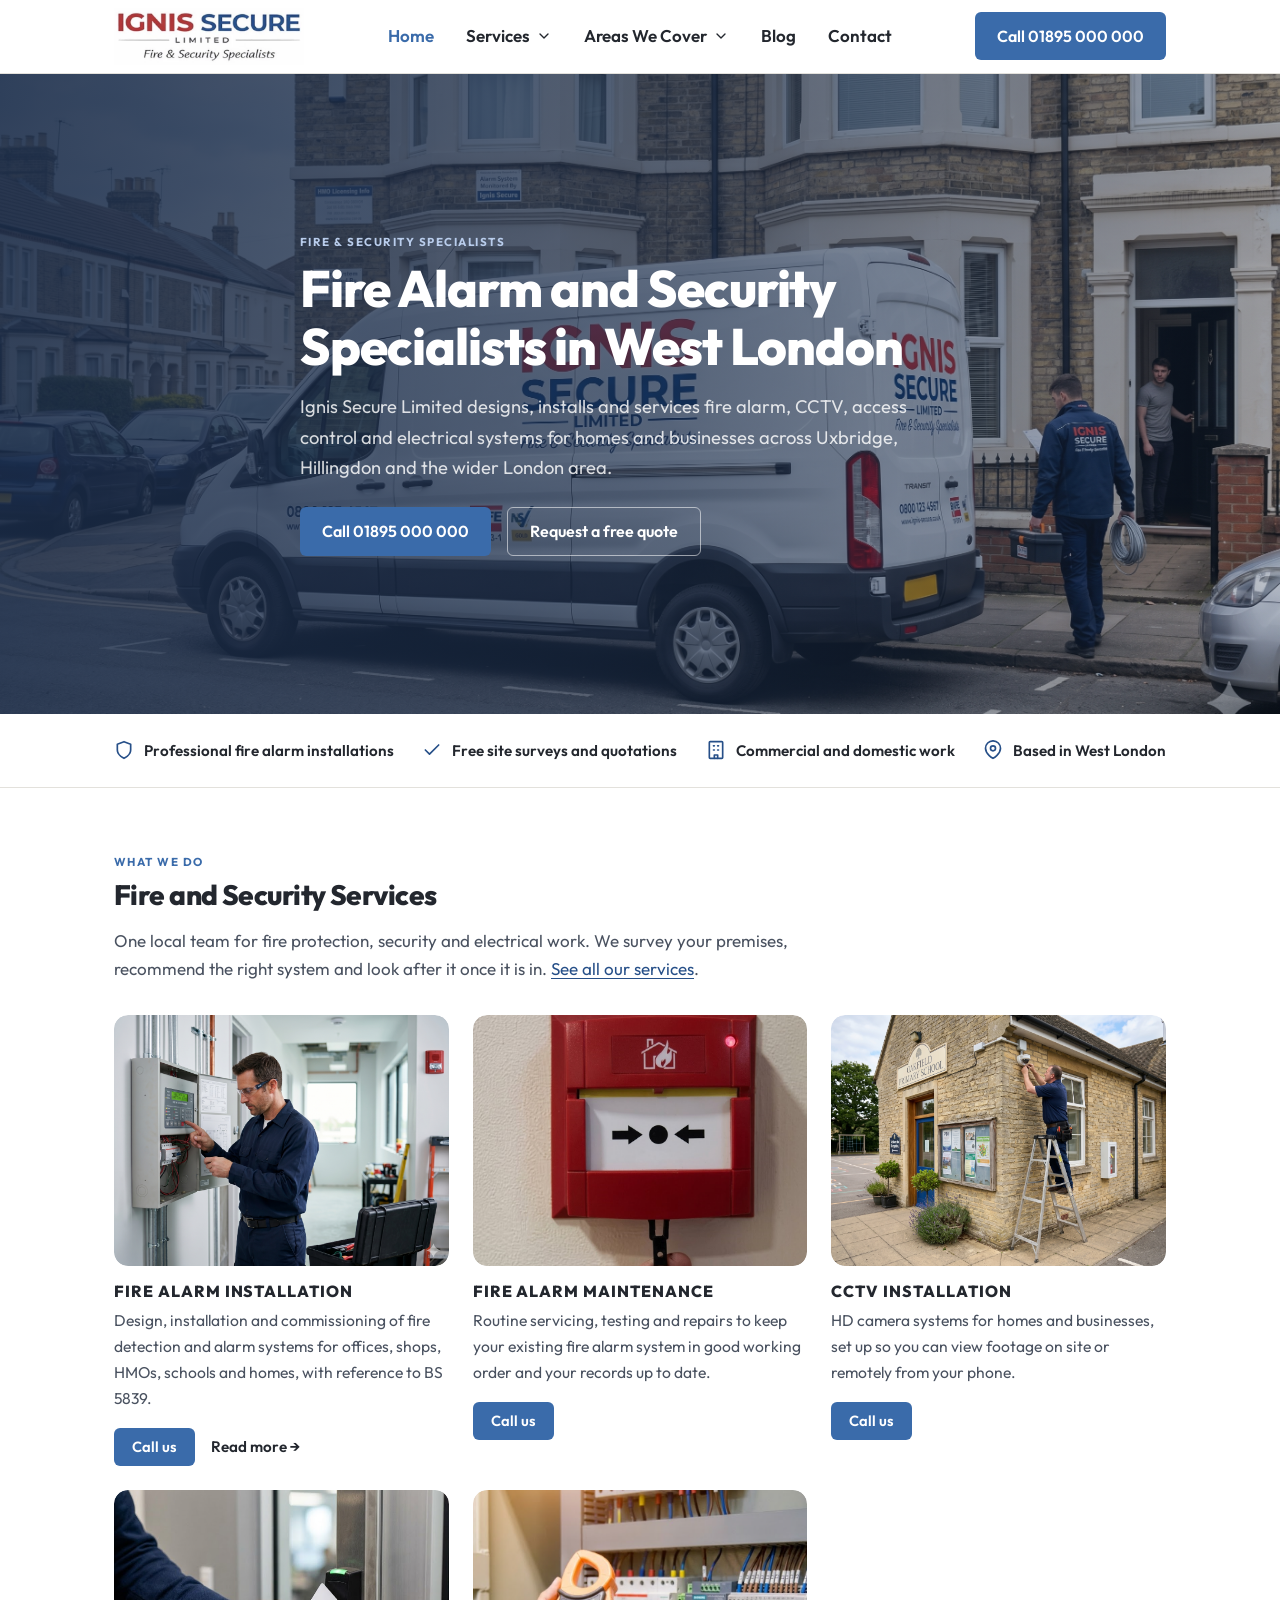
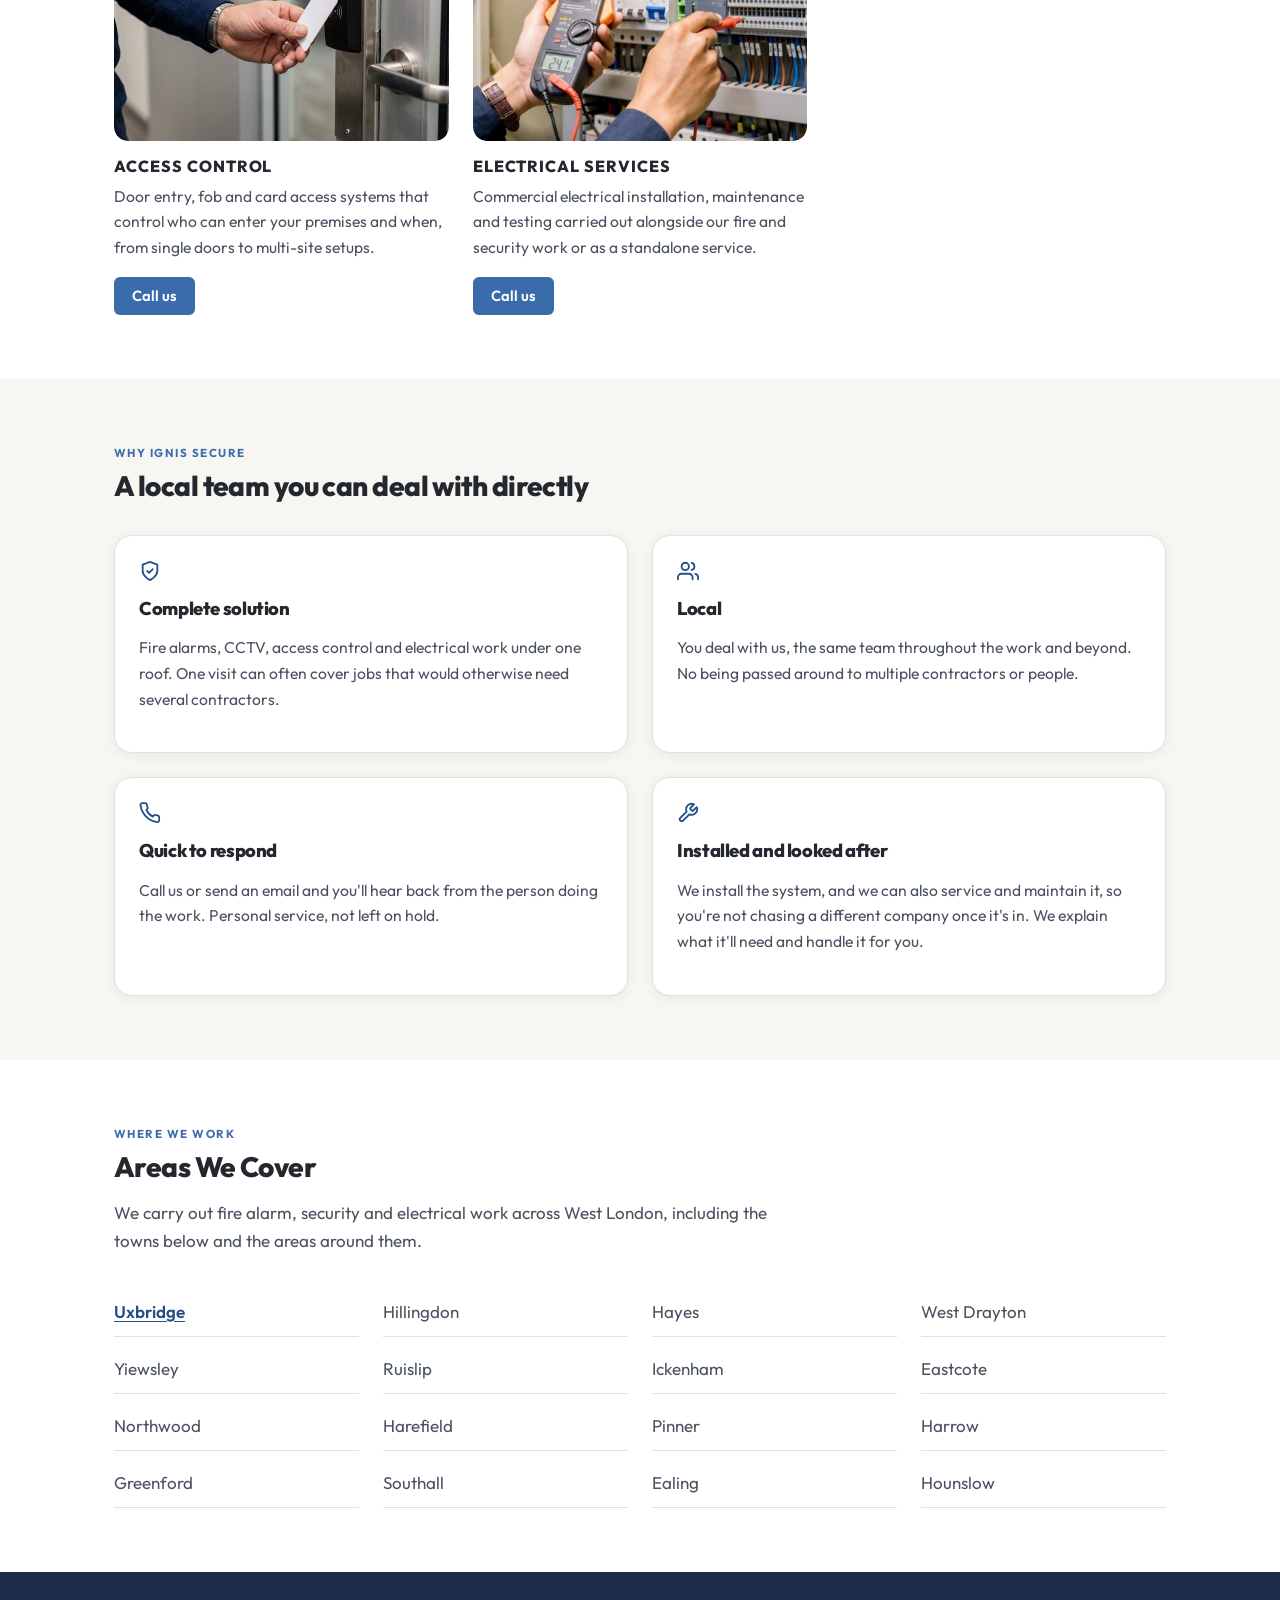
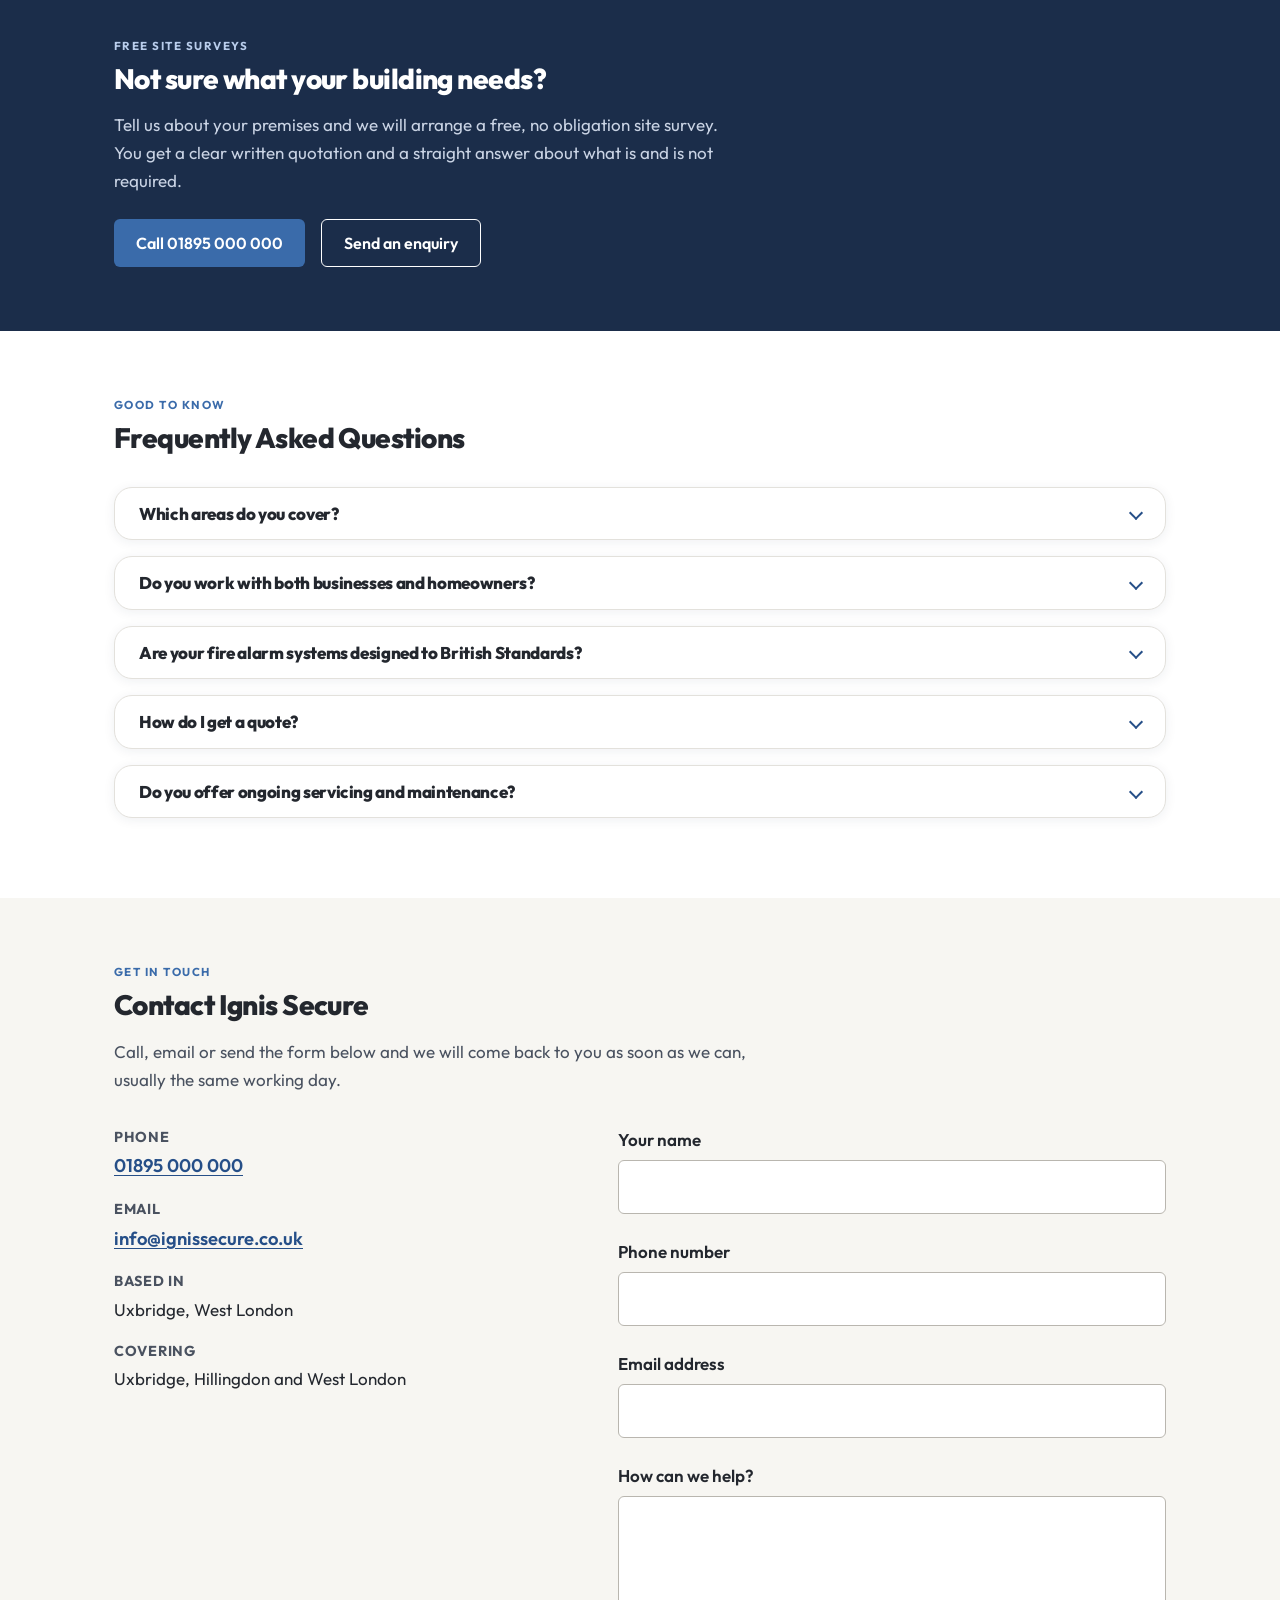
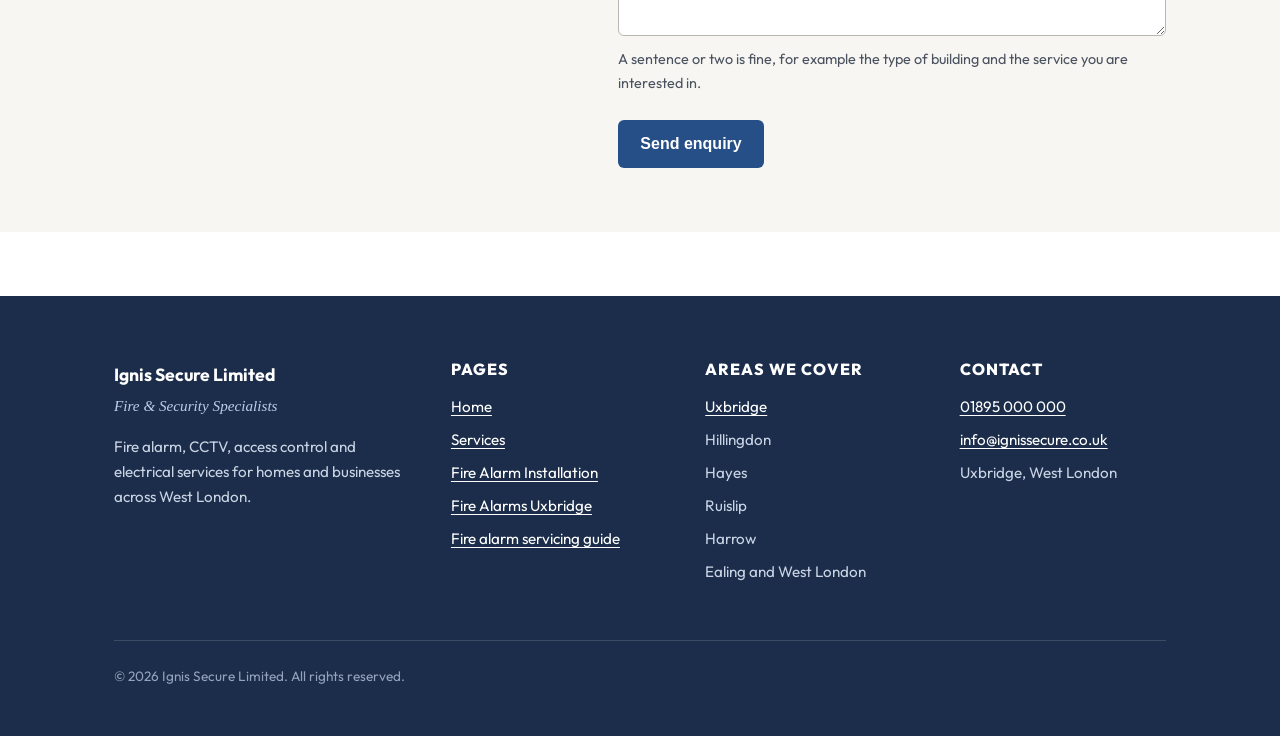
==== commit cb05179c: "Add real photos for all service cards, blog hero, and areas hero - New images: fire alarm installati" ====
--- a/index.html
+++ b/index.html
@@ -198,7 +198,7 @@
         <p class="section-intro">One local team for fire protection, security and electrical work. We survey your premises, recommend the right system and look after it once it is in. <a href="/services/">See all our services</a>.</p>
         <div class="card-grid card-grid-3">
           <div class="card">
-            <div class="card-media"><img src="/assets/img/fire-alarm-installation.jpg" alt="Fire alarm control panel installation" width="900" height="600" loading="lazy"></div>
+            <div class="card-media"><img src="/assets/img/fire-alarm-installation.png" alt="Fire alarm control panel installation" width="900" height="600" loading="lazy"></div>
             <h3>Fire Alarm Installation</h3>
             <p>Design, installation and commissioning of fire detection and alarm systems for offices, shops, HMOs, schools and homes, with reference to BS 5839.</p>
             <div class="card-actions">
@@ -207,7 +207,7 @@
             </div>
           </div>
           <div class="card">
-            <div class="card-media"><img src="/assets/img/fire-alarm-maintenance.jpg" alt="Fire alarm maintenance and testing" width="900" height="600" loading="lazy"></div>
+            <div class="card-media"><img src="/assets/img/call-point-blog-post-1.jpg" alt="Fire alarm call point being tested" width="900" height="600" loading="lazy" style="object-position: center 15%;"></div>
             <h3>Fire Alarm Maintenance</h3>
             <p>Routine servicing, testing and repairs to keep your existing fire alarm system in good working order and your records up to date.</p>
             <div class="card-actions">
@@ -215,7 +215,7 @@
             </div>
           </div>
           <div class="card">
-            <div class="card-media"><img src="/assets/img/cctv-installation.jpg" alt="CCTV camera installation" width="900" height="600" loading="lazy"></div>
+            <div class="card-media"><img src="/assets/img/cctv-school.png" alt="CCTV camera being installed on a school building" width="900" height="600" loading="lazy"></div>
             <h3>CCTV Installation</h3>
             <p>HD camera systems for homes and businesses, set up so you can view footage on site or remotely from your phone.</p>
             <div class="card-actions">
@@ -223,7 +223,7 @@
             </div>
           </div>
           <div class="card">
-            <div class="card-media"><img src="/assets/img/access-control.jpg" alt="Access control and door entry system" width="900" height="600" loading="lazy"></div>
+            <div class="card-media"><img src="/assets/img/access-control.png" alt="Access control key card reader on office door" width="900" height="600" loading="lazy"></div>
             <h3>Access Control</h3>
             <p>Door entry, fob and card access systems that control who can enter your premises and when, from single doors to multi-site setups.</p>
             <div class="card-actions">
@@ -231,7 +231,7 @@
             </div>
           </div>
           <div class="card">
-            <div class="card-media"><img src="/assets/img/electrical-services.jpg" alt="Commercial electrical services" width="900" height="600" loading="lazy"></div>
+            <div class="card-media"><img src="/assets/img/electrical.png" alt="Electrician testing a commercial distribution board" width="900" height="600" loading="lazy"></div>
             <h3>Electrical Services</h3>
             <p>Commercial electrical installation, maintenance and testing carried out alongside our fire and security work or as a standalone service.</p>
             <div class="card-actions">
--- a/assets/css/style.css
+++ b/assets/css/style.css
@@ -391,6 +391,9 @@
   .hero { min-height: 640px; }
 }
 
+.hero--short { min-height: 360px; }
+@media (min-width: 768px) { .hero--short { min-height: 420px; } }
+
 /* ---------- Trust bar ---------- */
 
 .trust-bar {
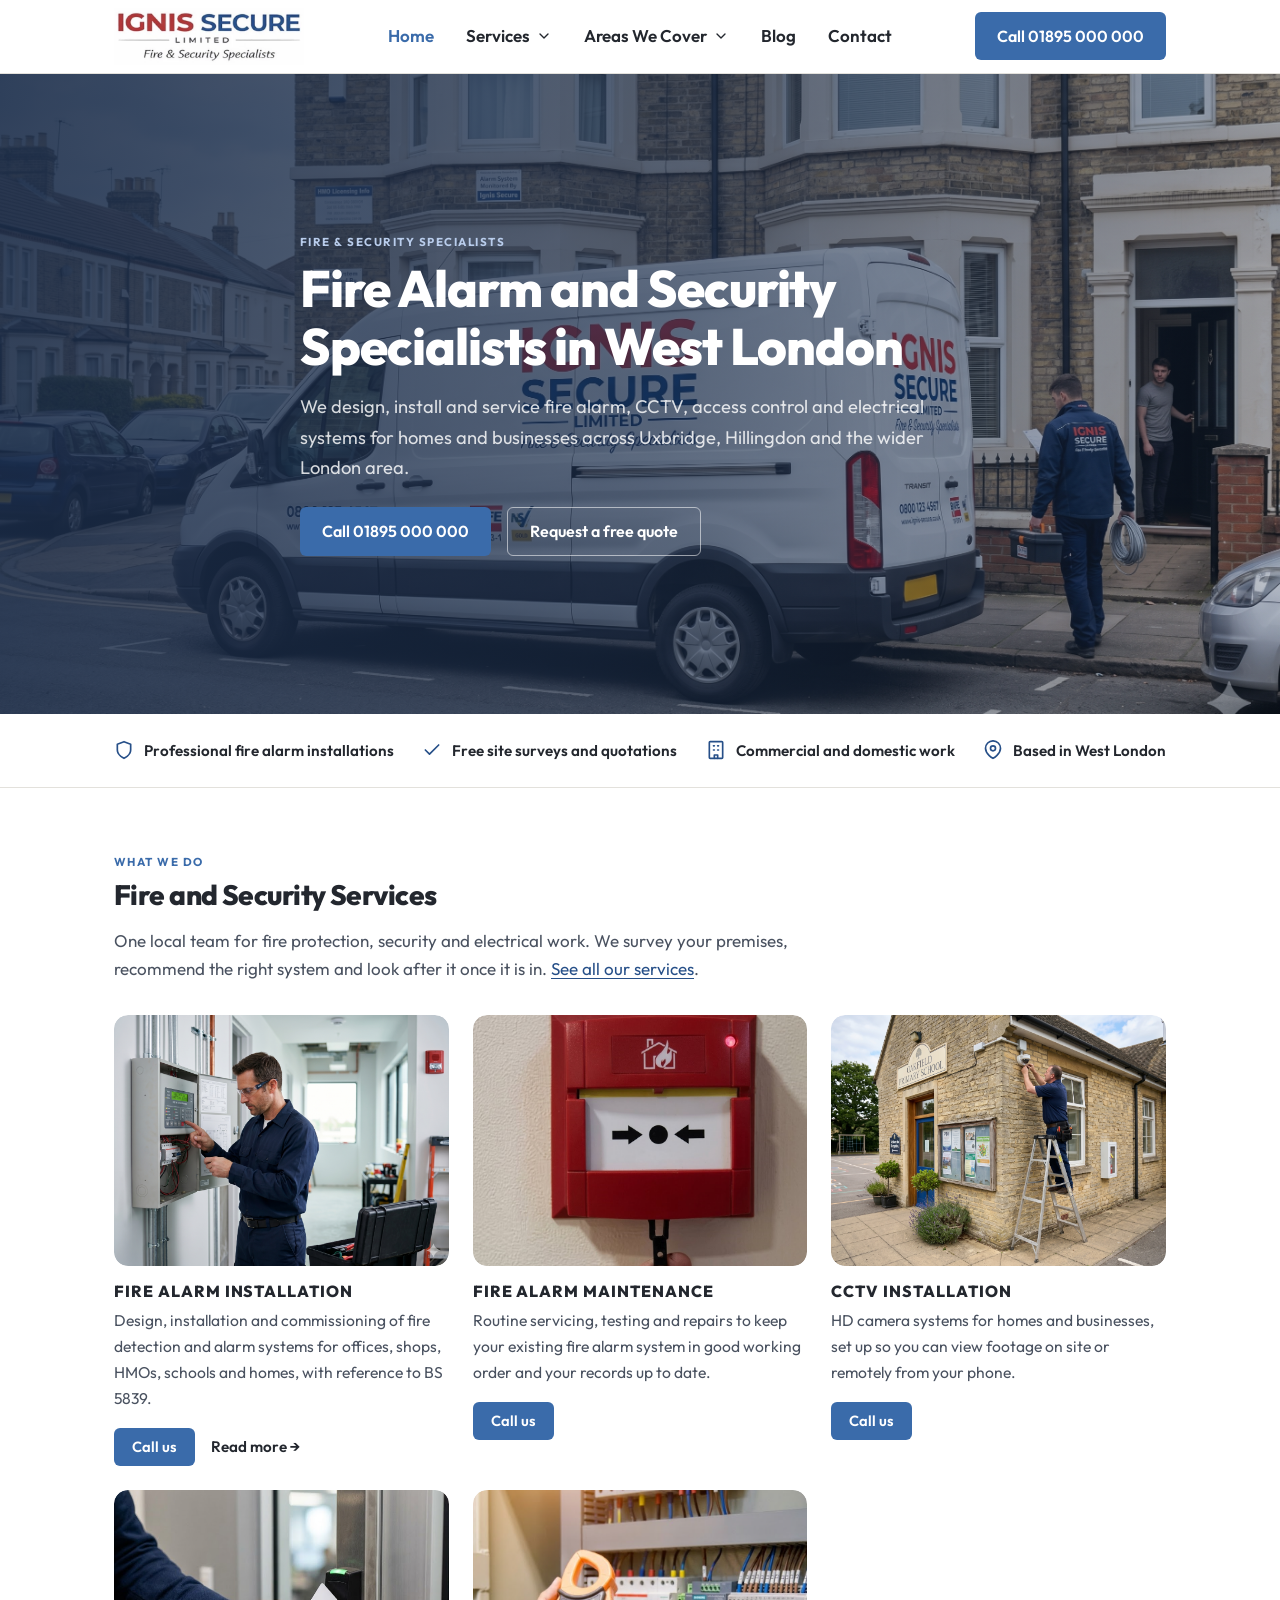
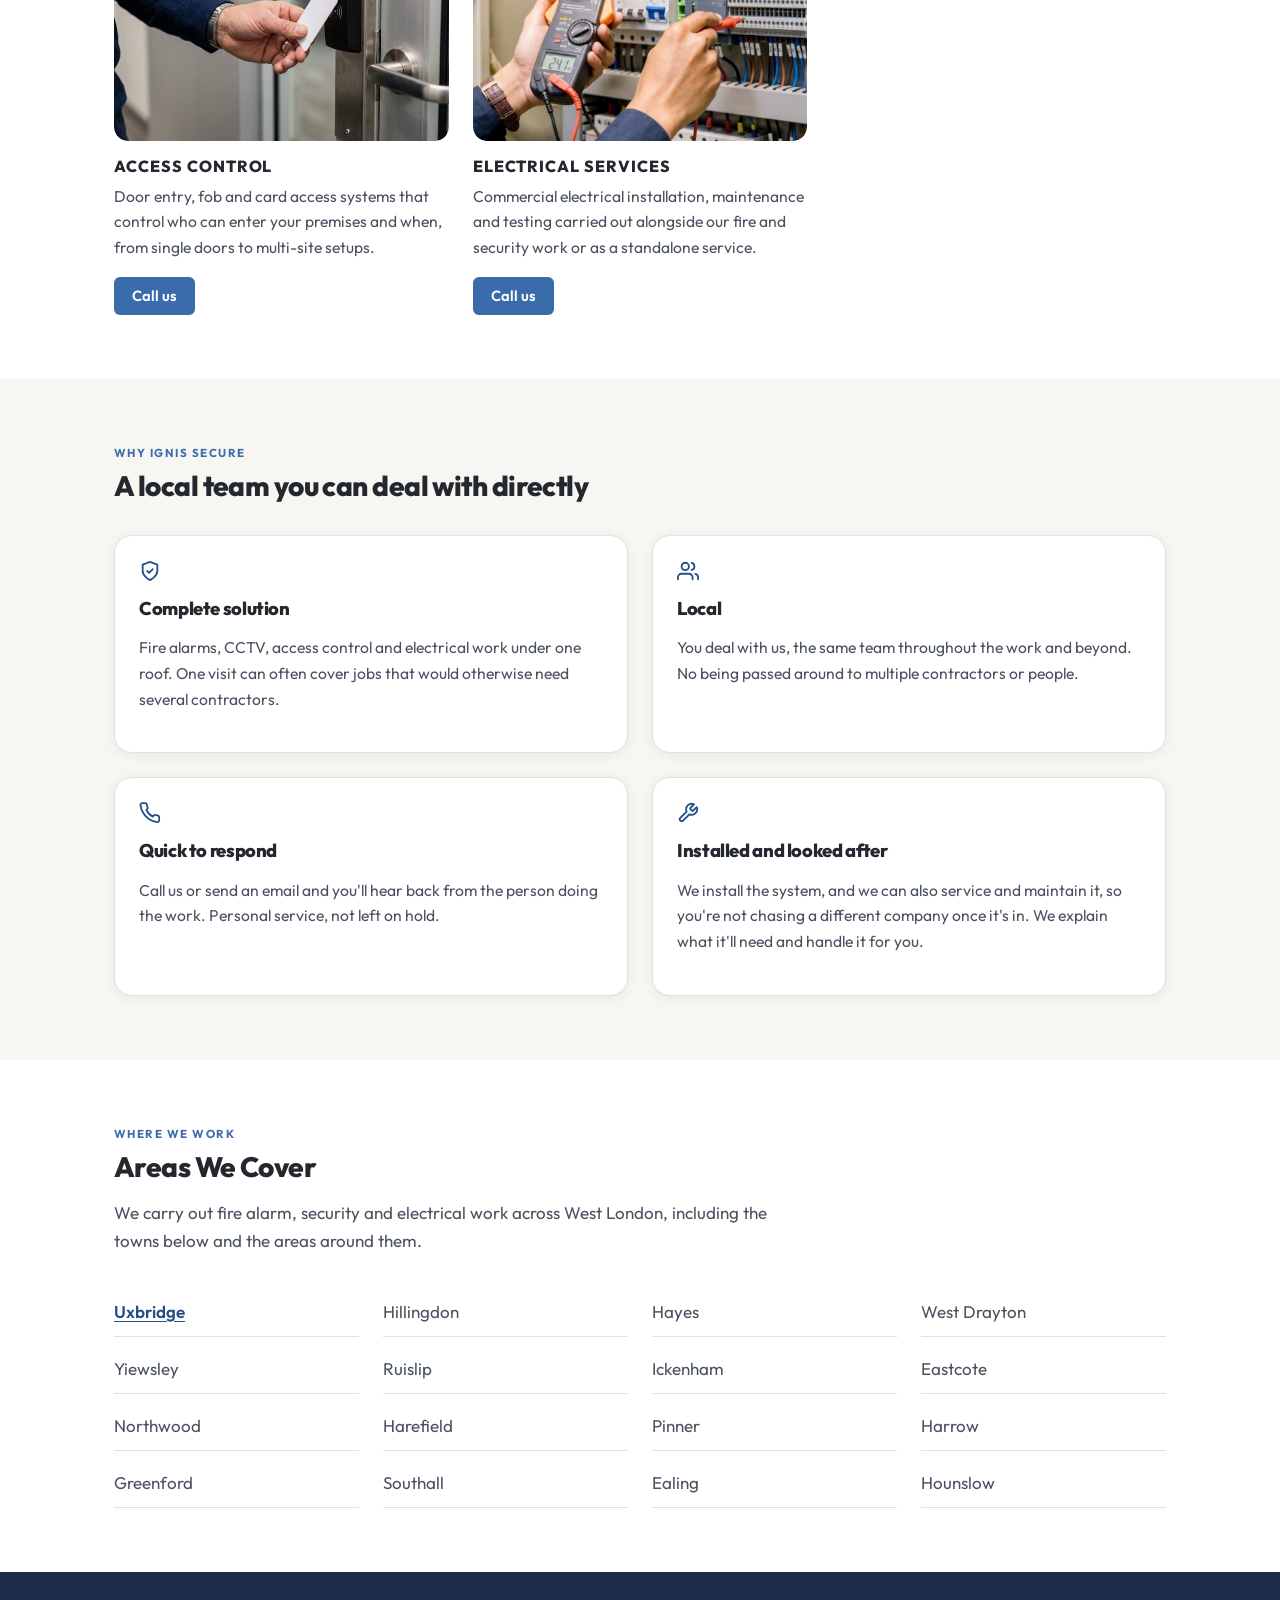
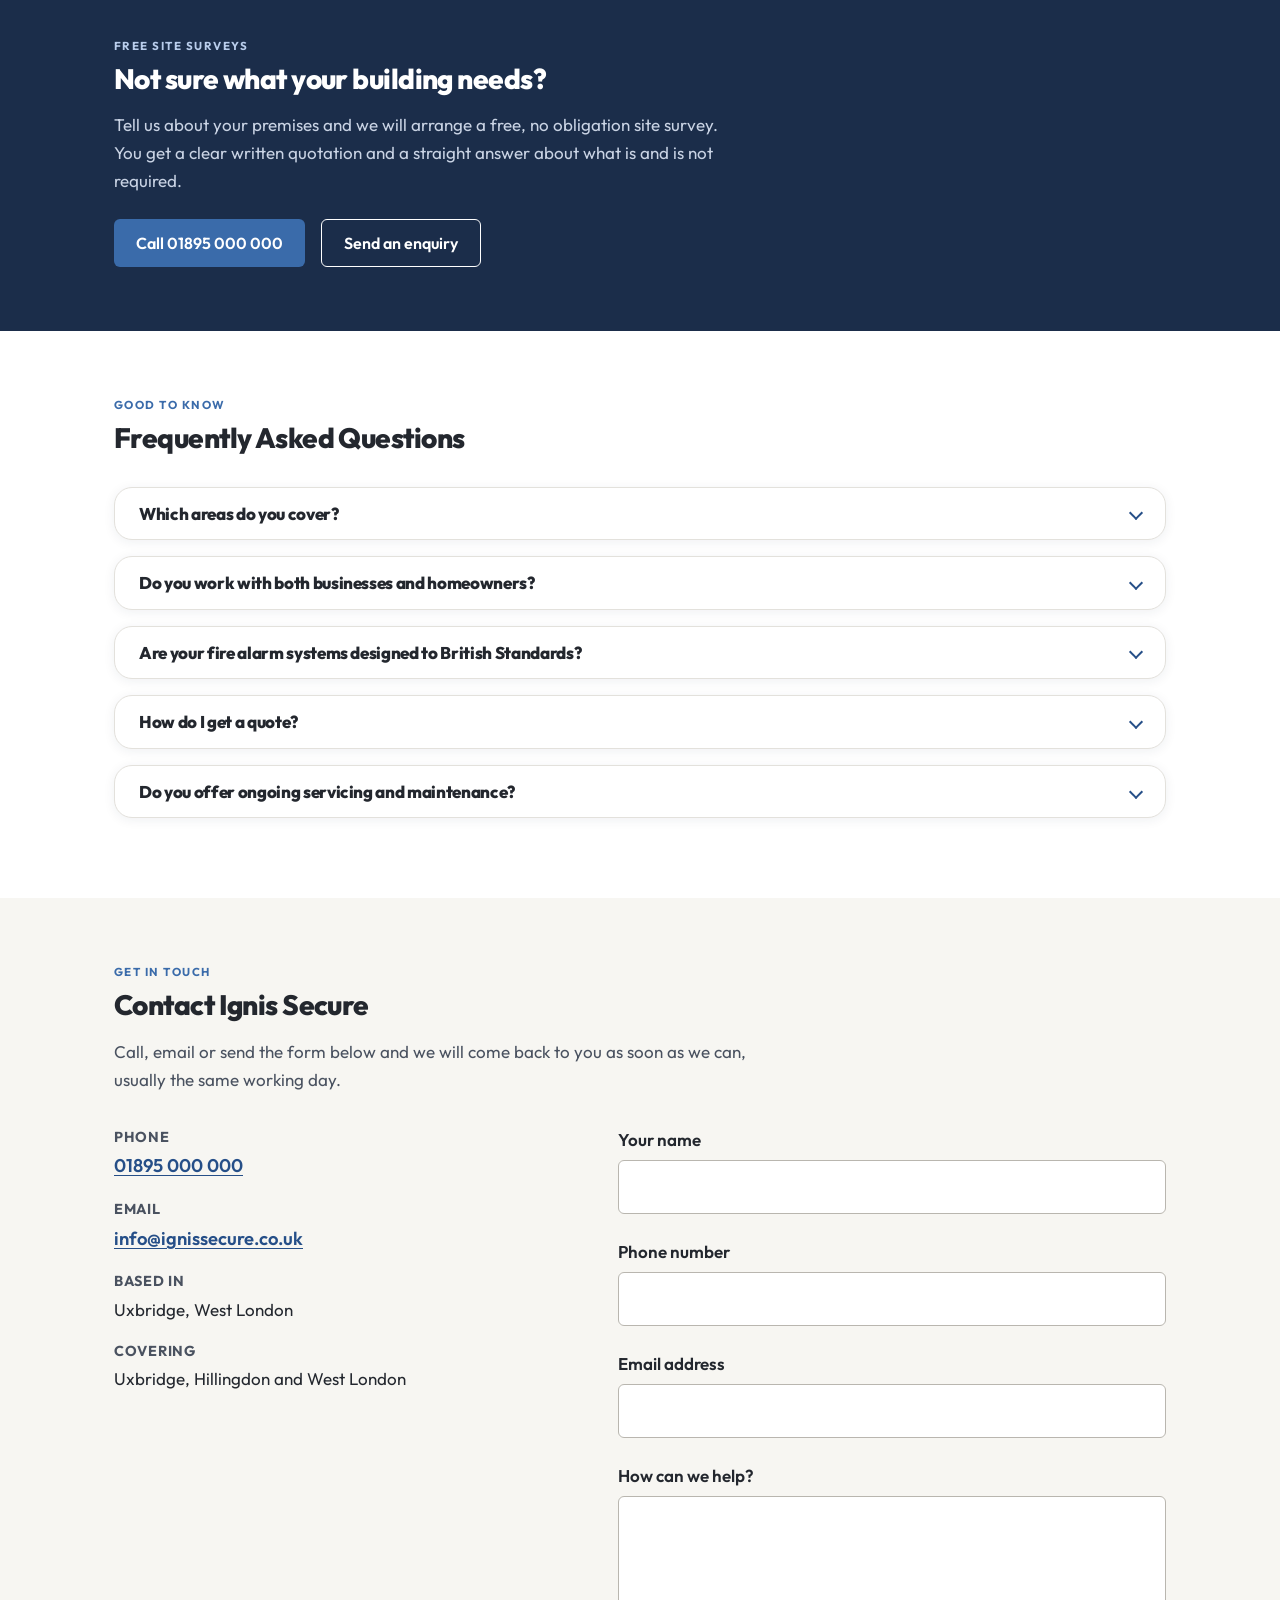
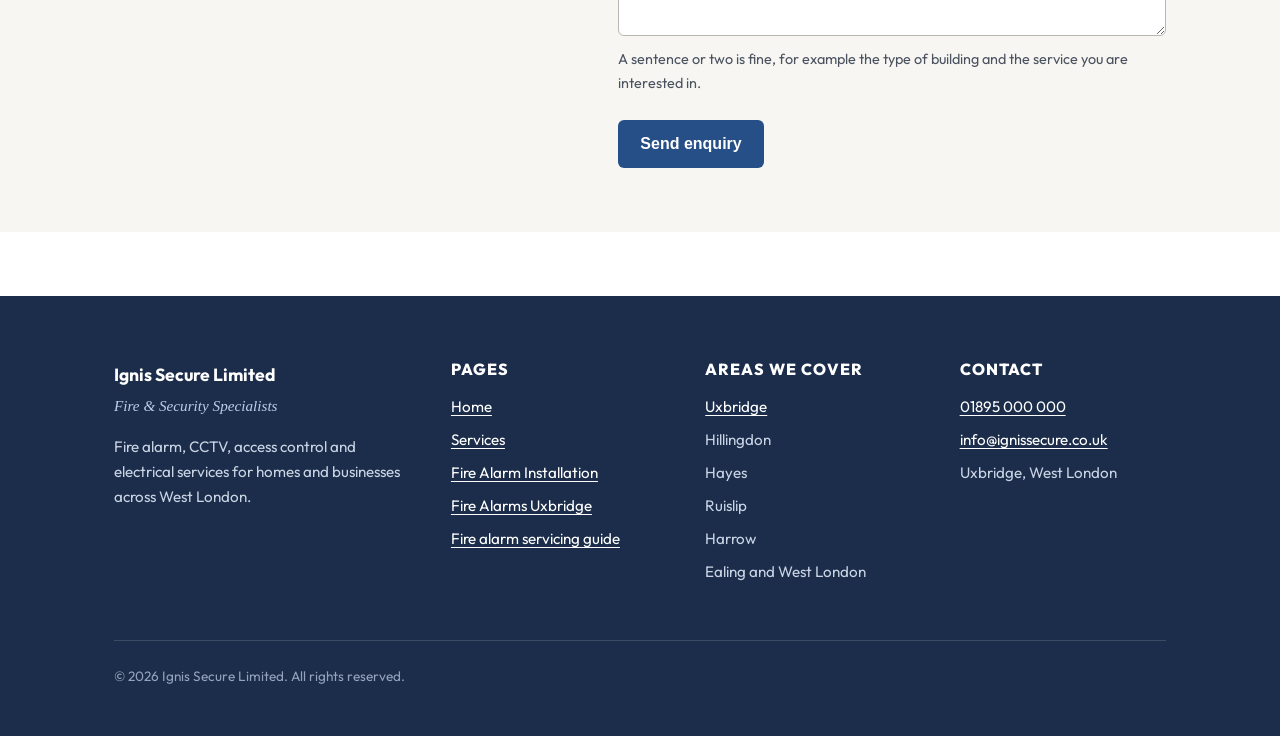
==== commit 6c5b37b5: "Remove card expand animation, image and copy updates - Netflix card expand animation removed from CS" ====
--- a/index.html
+++ b/index.html
@@ -160,7 +160,7 @@
       <div class="container hero-content">
         <span class="kicker">Fire &amp; Security Specialists</span>
         <h1>Fire Alarm and Security Specialists in West London</h1>
-        <p class="lead">Ignis Secure Limited designs, installs and services fire alarm, CCTV, access control and electrical systems for homes and businesses across Uxbridge, Hillingdon and the wider London area.</p>
+        <p class="lead">We design, install and service fire alarm, CCTV, access control and electrical systems for homes and businesses across Uxbridge, Hillingdon and the wider London area.</p>
         <div class="hero-actions">
           <a class="btn btn-primary" href="tel:+441895000000">Call 01895 000 000</a>
           <a class="btn btn-quiet" href="#contact">Request a free quote</a>
@@ -201,7 +201,7 @@
             <div class="card-media"><img src="/assets/img/fire-alarm-installation.png" alt="Fire alarm control panel installation" width="900" height="600" loading="lazy"></div>
             <h3>Fire Alarm Installation</h3>
             <p>Design, installation and commissioning of fire detection and alarm systems for offices, shops, HMOs, schools and homes, with reference to BS 5839.</p>
-            <div class="card-actions">
+<div class="card-actions">
               <a class="btn btn-primary btn-sm" href="tel:+441895000000">Call us</a>
               <a class="card-read-more" href="/fire-alarm-installation/">Read more &rarr;</a>
             </div>
@@ -210,7 +210,7 @@
             <div class="card-media"><img src="/assets/img/call-point-blog-post-1.jpg" alt="Fire alarm call point being tested" width="900" height="600" loading="lazy" style="object-position: center 15%;"></div>
             <h3>Fire Alarm Maintenance</h3>
             <p>Routine servicing, testing and repairs to keep your existing fire alarm system in good working order and your records up to date.</p>
-            <div class="card-actions">
+<div class="card-actions">
               <a class="btn btn-primary btn-sm" href="tel:+441895000000">Call us</a>
             </div>
           </div>
@@ -218,7 +218,7 @@
             <div class="card-media"><img src="/assets/img/cctv-school.png" alt="CCTV camera being installed on a school building" width="900" height="600" loading="lazy"></div>
             <h3>CCTV Installation</h3>
             <p>HD camera systems for homes and businesses, set up so you can view footage on site or remotely from your phone.</p>
-            <div class="card-actions">
+<div class="card-actions">
               <a class="btn btn-primary btn-sm" href="tel:+441895000000">Call us</a>
             </div>
           </div>
@@ -226,7 +226,7 @@
             <div class="card-media"><img src="/assets/img/access-control.png" alt="Access control key card reader on office door" width="900" height="600" loading="lazy"></div>
             <h3>Access Control</h3>
             <p>Door entry, fob and card access systems that control who can enter your premises and when, from single doors to multi-site setups.</p>
-            <div class="card-actions">
+<div class="card-actions">
               <a class="btn btn-primary btn-sm" href="tel:+441895000000">Call us</a>
             </div>
           </div>
@@ -234,7 +234,7 @@
             <div class="card-media"><img src="/assets/img/electrical.png" alt="Electrician testing a commercial distribution board" width="900" height="600" loading="lazy"></div>
             <h3>Electrical Services</h3>
             <p>Commercial electrical installation, maintenance and testing carried out alongside our fire and security work or as a standalone service.</p>
-            <div class="card-actions">
+<div class="card-actions">
               <a class="btn btn-primary btn-sm" href="tel:+441895000000">Call us</a>
             </div>
           </div>
--- a/assets/css/style.css
+++ b/assets/css/style.css
@@ -531,6 +531,7 @@
 }
 .card-read-more:hover { color: var(--brand-blue); }
 
+
 /* Areas grid: plain text towns, only live pages are links */
 .areas-grid {
   list-style: none;
